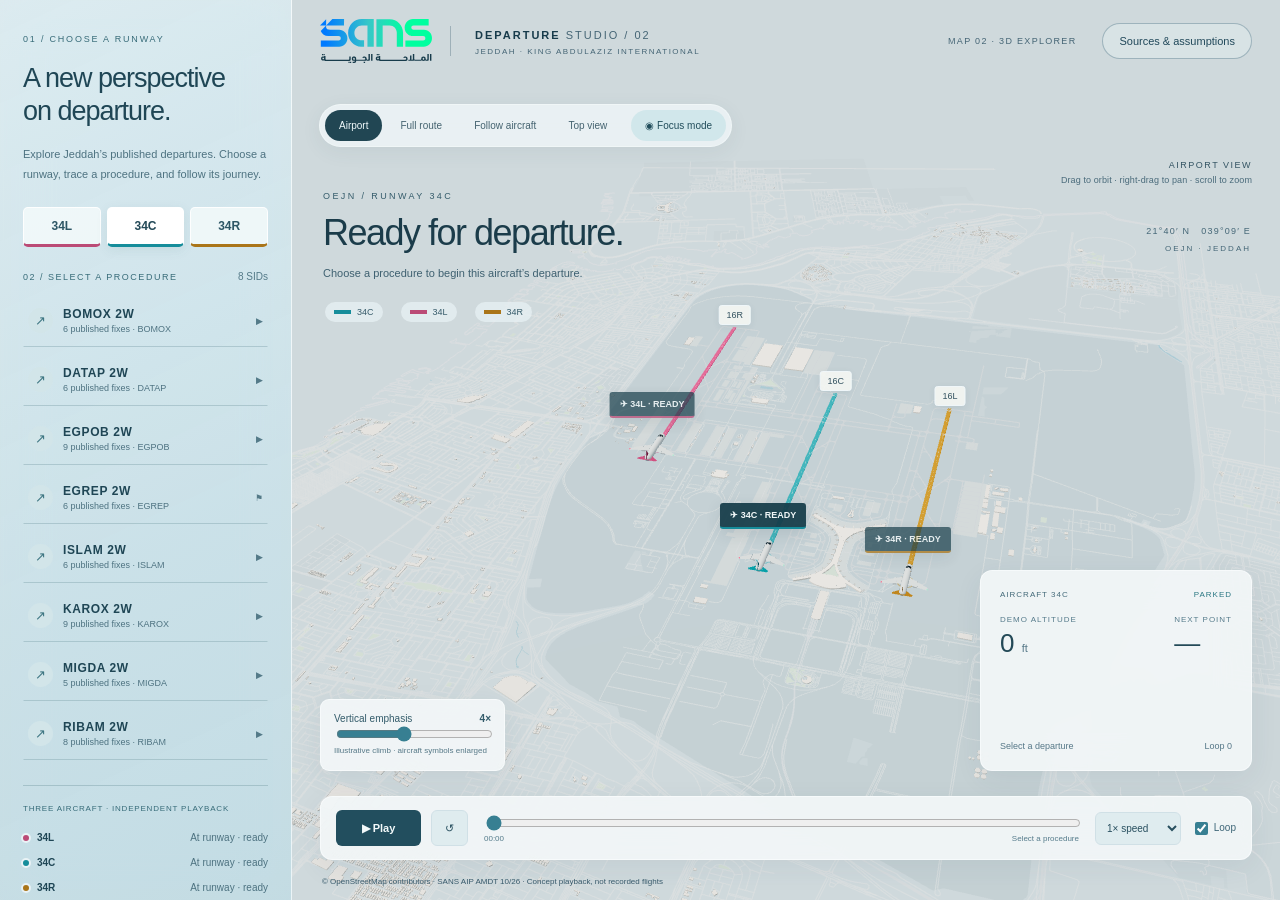
==== map-2/index.html @ 443c0d89 "feat: add OEJN maps, dataset and Pages deployment Co-Authored-By: Claude Sonnet 5.5 <noreply@anthrop" ====
<!doctype html><html lang="en"><head><meta charset="utf-8"><meta name="viewport" content="width=device-width,initial-scale=1"><title>OEJN — Departure Studio</title><link rel="stylesheet" href="studio.css?v=7"><script type="importmap">{"imports":{"three":"./vendor/three.module.js"}}</script></head>
<body>
<main><aside class="sidebar"><div class="section-head"><small>01 / CHOOSE A RUNWAY</small><h1>A new perspective<br>on departure.</h1><p>Explore Jeddah’s published departures. Choose a runway, trace a procedure, and follow its journey.</p></div><div id="runways" class="runways" role="tablist" aria-label="Runway"></div><div class="procedure-heading"><small>02 / SELECT A PROCEDURE</small><span id="count">8 SIDs</span></div><div id="procedures" class="procedures"></div><div class="fleet"><div class="procedure-heading"><small>THREE AIRCRAFT · INDEPENDENT PLAYBACK</small></div><div id="fleet"></div><button id="pause-all" class="text-button">Pause all aircraft</button></div><div class="sidebar-note"><span class="dot"></span> Published fixes · illustrative flight motion</div></aside>
<section id="viewport" aria-label="Interactive 3D airport and departure map"><header><div class="brand"><img class="sans-logo" src="sans-logo-light.svg" alt="SANS — Saudi Air Navigation Services"><div><b>DEPARTURE <span>STUDIO / 02</span></b><small>JEDDAH · KING ABDULAZIZ INTERNATIONAL</small></div></div><div class="header-right"><span class="pill">MAP 02 · 3D EXPLORER</span><button id="sources">Sources & assumptions</button></div></header><div id="canvas-host"></div><div id="labels"></div><div class="view-controls"><button id="airport" class="active">Airport</button><button id="route-view">Full route</button><button id="follow">Follow aircraft</button><button id="top-view">Top view</button><button id="focus" title="Close orbit with presentation captions">◉ Focus mode</button></div><div class="focus-tools"><label>ORBIT <select id="focus-subject" aria-label="Focus orbit subject"><option value="aircraft">Aircraft</option><option value="airport">Airport</option></select></label><button id="edit-caption">Edit caption</button><button id="exit-focus">Exit focus ↗ <kbd>Esc</kbd></button></div><div class="focus-caption"><small id="focus-eyebrow">JEDDAH / DEPARTURE STUDY</small><h2 id="focus-title">The next horizon.</h2><p id="focus-copy">A closer look at the journey.</p><span id="focus-progress"></span></div><div class="map-coordinate">21°40′ N &nbsp; 039°09′ E <span>OEJN · JEDDAH</span></div><div class="view-guide"><span id="camera-mode">AIRPORT VIEW</span><small>Drag to orbit · right-drag to pan · scroll to zoom</small></div><div class="scene-title"><small id="runway-caption">OEJN / THREE RUNWAYS</small><h2 id="route-caption">Ready for departure.</h2><p id="route-description">Three aircraft at their runway thresholds.<br>Select a procedure to begin.</p></div><div class="legend"><span><i style="background:#168d9b"></i>34C</span><span><i style="background:#bb4b76"></i>34L</span><span><i style="background:#aa7519"></i>34R</span></div><div id="loading">Preparing airport geometry…</div><div class="altitude-control"><label for="height">Vertical emphasis <b id="height-label">4×</b></label><input id="height" type="range" min="1" max="8" step="1" value="4"><small>Illustrative climb · aircraft symbols enlarged</small></div><div class="flight-card"><div class="card-heading"><span id="flight-id">AIRCRAFT 34C</span><b id="phase">PARKED</b></div><div class="card-metrics"><div><small>DEMO ALTITUDE</small><strong id="altitude">0 <em>ft</em></strong></div><div><small>NEXT POINT</small><strong id="next-point">—</strong></div></div><svg id="profile" viewBox="0 0 300 70" aria-label="Illustrative altitude profile"></svg><div class="card-foot"><span id="fix-progress">Select a departure</span><span id="loop-count">Loop 0</span></div></div><div class="transport"><button id="play" class="primary" aria-label="Play or pause selected aircraft">▶ Play</button><button id="restart" aria-label="Restart selected aircraft">↺</button><div class="timeline"><input id="scrub" type="range" min="0" max="1000" value="0" aria-label="Flight progress"><div><span id="elapsed">00:00</span><span id="duration">Select a procedure</span></div></div><select id="speed" aria-label="Animation speed"><option value="0.5">0.5× speed</option><option value="1" selected>1× speed</option><option value="2">2× speed</option><option value="4">4× speed</option></select><label class="loop-toggle"><input id="loop" type="checkbox" checked> Loop</label></div><div class="attribution">© OpenStreetMap contributors · SANS AIP AMDT 10/26 · Concept playback, not recorded flights</div><div id="tooltip"></div></section></main>
<dialog id="caption-dialog"><button id="close-caption" class="close" aria-label="Close caption editor">×</button><small>PRESENTATION CAPTION</small><h2>Tell the departure story.</h2><p>The procedure name updates automatically. Add your own headline and supporting words, or leave these blank to use the live flight captions.</p><label class="caption-field">Headline<input id="caption-title-input" maxlength="72" placeholder="Use procedure name"></label><label class="caption-field">Supporting words<textarea id="caption-copy-input" maxlength="180" rows="3" placeholder="Use live departure description"></textarea></label><button id="save-caption">Apply caption</button><button id="reset-caption">Use live captions</button></dialog><dialog id="source-dialog"><button id="close-sources" class="close" aria-label="Close sources">×</button><small>DATA & INTERPRETATION</small><h2>What you are looking at</h2><p>The ground features come from Map 1's GeoPackage. Runway thresholds and width references come from SANS AIP AD 2.12. All 24 SID sequences and 50 fix coordinates were transcribed from the six retained AIP tabulation pages dated 17 September 2026.</p><h3>Published vs illustrated</h3><p>Fix positions, leg order and displayed restrictions are published data. The runway roll point, take-off position, climb between fixes, animation speed and aircraft are illustrative. Straight connectors visit the fixes but do not reconstruct CF/TF path behaviour, fly-over turns, ATC vectors or aircraft dynamics.</p><p>Ground is flat. Buildings use actual footprints with illustrative 12 m / 20 m heights; no surveyed terrain or building elevations are claimed. Vertical emphasis changes the display, not the altitude readout. Flight levels retain their original labels; nominal hundreds of feet are used for the animation without a weather-dependent conversion.</p><h3>Source issues retained</h3><p>MIGDA 3X: JN274 is absent from the 34L coordinate list; its coordinate is cross-referenced from the same-amendment 34C/34R lists. EGREP 2W: leg table and routing text disagree on the location of the 13,000 ft upper restriction; the displayed restriction follows the leg table.</p><div id="source-links"></div><p class="muted">This is an exploration prototype. No surveillance, clearance, fuel, noise or operational decision system is connected.</p></dialog>
<script type="module" src="studio.js?v=8"></script></body></html>
---- map-2/studio.css ----
:root{color-scheme:dark;--bg:#08141d;--panel:#101f2a;--border:#253a47;--muted:#859ca9;--ink:#e9f0f3;--accent:#50e1df}*{box-sizing:border-box}body{margin:0;background:var(--bg);color:var(--ink);font:14px 'Segoe UI',Arial,sans-serif;overflow:hidden}button,input,select{font:inherit}button,select{border:1px solid var(--border);background:#142632;color:#bdced8;border-radius:7px;padding:9px 13px;cursor:pointer}button:hover{background:#223e4d;color:white}button:focus-visible,input:focus-visible,select:focus-visible{outline:2px solid var(--accent);outline-offset:3px}header{height:76px;display:flex;align-items:center;justify-content:space-between;padding:0 27px;border-bottom:1px solid var(--border);background:#0c1a24}.brand{display:flex;gap:13px;align-items:center}.brand-icon{font-size:28px;border:1px solid #355361;border-radius:50%;width:39px;height:39px;text-align:center;color:var(--accent)}.brand b{font-size:12px;letter-spacing:2px}.brand b span{font-weight:400;color:#8fa9b5}.brand small{display:block;font-size:9px;letter-spacing:1.7px;color:#708d9c;margin-top:5px}.header-right{display:flex;align-items:center;gap:24px}.header-right button{font-size:11px;background:transparent}.pill{font-size:10px;letter-spacing:1.3px;color:#7da4b4}main{height:calc(100vh - 76px);display:grid;grid-template-columns:302px 1fr}.sidebar{border-right:1px solid var(--border);padding:26px 22px 10px;background:#0d1c27;overflow-y:auto;scrollbar-width:thin;scrollbar-color:#284552 transparent}.section-head small,.procedure-heading small{font-size:9px;letter-spacing:1.5px;color:#7f9dab}.section-head h1{font-size:27px;line-height:1.18;letter-spacing:-.7px;font-weight:550;margin:15px 0}.section-head p{font-size:11px;line-height:1.7;color:#8fa7b4;margin:0 0 23px}.runways{display:flex;gap:6px;margin-bottom:24px}.runway-tab{flex:1;padding:11px 4px;font-weight:650;font-size:12px;border-bottom:3px solid var(--runway)}.runway-tab.active{background:#253a46;color:var(--runway)}.procedure-heading{display:flex;justify-content:space-between;align-items:center;margin-bottom:12px}.procedure-heading span{font-size:10px;color:#667f8e}.procedures{display:flex;flex-direction:column;gap:6px}.procedure{display:flex;align-items:center;text-align:left;gap:10px;width:100%;background:#11232f;border-color:#203745;padding:10px 12px}.procedure:hover,.procedure.active{border-color:var(--accent);background:#183542}.procedure .arrow{color:var(--accent);font-size:16px}.procedure .copy{flex:1}.procedure b{display:block;font-size:12px;letter-spacing:.7px}.procedure small{font-size:9px;color:#7797a8;display:block;margin-top:3px}.procedure .tag{font-size:9px;color:#a5c0cc}.procedure .warning-dot{color:#efbd64}.fleet{margin-top:25px;border-top:1px solid var(--border);padding-top:18px}.fleet .procedure-heading small{font-size:8px;letter-spacing:.8px}.fleet-row{display:flex;gap:8px;align-items:center;font-size:10px;padding:7px 0}.fleet-row i{width:6px;height:6px;background:var(--runway);border-radius:50%}.fleet-row span{color:#7995a3;margin-left:auto;max-width:155px;text-align:right}.text-button{font-size:10px;border:0;background:none;padding:10px 0;color:#a2bdca}.sidebar-note{font-size:9px;color:#667f8d;border-top:1px solid var(--border);padding:12px 0;margin-top:5px;display:flex;align-items:center;gap:7px}.dot{background:#54c4b3;width:5px;height:5px;border-radius:50%}#viewport{position:relative;overflow:hidden;background:#08141d}#canvas-host,#labels{position:absolute;inset:0}#canvas-host canvas{display:block;width:100%;height:100%;touch-action:none}#labels{pointer-events:none;overflow:hidden}.world-label{position:absolute;transform:translate(-50%,-100%);white-space:nowrap;color:#d6e7ed;font-size:10px;text-shadow:0 2px 5px #000;background:#091823c9;border:1px solid #345160;padding:4px 7px;border-radius:4px}.world-label.aircraft{font-size:10px;font-weight:650;border-color:var(--label-color);color:var(--label-color);padding:6px 9px}.world-label.fix{font-size:9px;color:#adc4cf;background:#0b1c28be;border:0}.view-controls{position:absolute;top:19px;left:22px;display:flex;gap:5px}.view-controls button{font-size:10px;background:#0e2431df;border-radius:5px;padding:9px 12px}.view-controls button.active{color:var(--accent);border-color:#3c7c84}.view-guide{position:absolute;top:22px;right:23px;text-align:right;font-size:9px;letter-spacing:1px;color:#89a3b0}.view-guide small{display:block;font-size:8px;color:#557484;letter-spacing:.1px;margin-top:5px}.scene-title{position:absolute;left:24px;top:86px;pointer-events:none}.scene-title small{font-size:9px;color:var(--accent);letter-spacing:1.8px}.scene-title h2{font-size:31px;font-weight:500;letter-spacing:-.8px;margin:9px 0}.scene-title p{font-size:11px;line-height:1.65;max-width:430px;color:#89a5b4;margin:0}.legend{position:absolute;top:183px;left:25px;display:flex;gap:18px;font-size:9px;color:#a6bbc5;pointer-events:none}.legend i{display:inline-block;width:17px;height:2px;margin:0 6px 3px 0}.altitude-control{position:absolute;bottom:118px;left:24px;width:185px;background:#0c1e29dc;border:1px solid #243d4b;border-radius:7px;padding:13px}.altitude-control label{font-size:10px;display:flex;justify-content:space-between;color:#a3bcc8}.altitude-control small{font-size:8px;line-height:1.5;color:#637e8e;display:block}input[type=range]{width:100%;accent-color:var(--accent);height:16px;cursor:pointer}.flight-card{position:absolute;bottom:118px;right:22px;width:300px;background:#0d2130eb;border:1px solid #2b4658;border-radius:9px;padding:17px;backdrop-filter:blur(12px)}.card-heading{display:flex;justify-content:space-between;font-size:9px;letter-spacing:1px;color:#93aebe}.card-heading b{font-size:8px;color:var(--accent);font-weight:500}.card-metrics{display:flex;justify-content:space-between;margin:20px 0 12px}.card-metrics small{font-size:8px;color:#628497;letter-spacing:1px;display:block}.card-metrics strong{font-size:23px;font-weight:500;display:block;margin-top:4px}.card-metrics em{font-size:11px;font-style:normal;color:#7896a6}#profile{width:100%;height:65px;display:block}.card-foot{display:flex;justify-content:space-between;font-size:9px;color:#6c8e9f;margin-top:9px}.transport{position:absolute;bottom:36px;left:22px;right:22px;background:#0d2030ee;border:1px solid #2b4556;padding:13px 17px;border-radius:10px;display:flex;align-items:center;gap:10px;backdrop-filter:blur(12px)}.transport button{height:36px;font-size:11px}.transport .primary{background:var(--accent);color:#09222b;border:0;font-weight:650;width:85px}.timeline{flex:1;min-width:60px;padding:0 6px}.timeline div{display:flex;justify-content:space-between;font-size:8px;color:#7091a3}.transport select{font-size:10px;padding:9px 7px}.loop-toggle{white-space:nowrap;font-size:10px;color:#91adbd}.loop-toggle input{accent-color:var(--accent);vertical-align:middle}.attribution{position:absolute;bottom:12px;left:24px;font-size:8px;color:#587384}#loading{position:absolute;inset:0;background:#08141df5;z-index:10;display:flex;align-items:center;justify-content:center;font-size:18px;color:#9cc6d4}#loading.error{padding:40px;line-height:1.7;color:#f8b69d}#tooltip{position:absolute;display:none;background:#183241;border:1px solid #547386;padding:13px;border-radius:6px;max-width:300px;z-index:12;pointer-events:none;font-size:11px;line-height:1.6}#tooltip b{display:block;font-size:15px;color:#dceef4}dialog{color:#c2d4df;background:#102430;border:1px solid #375464;border-radius:12px;padding:35px;max-width:650px;max-height:85vh;overflow:auto}dialog::backdrop{background:#020910b8;backdrop-filter:blur(4px)}dialog small{letter-spacing:2px;color:var(--accent);font-size:10px}dialog h2{font-size:27px;font-weight:500}dialog h3{font-size:14px;color:#e2eef3}dialog p{font-size:12px;line-height:1.75;color:#90aebd}dialog a{color:#7bd3df;font-size:11px;display:inline-block;padding:6px 12px 6px 0}.close{float:right;border:0;background:none;font-size:23px}.muted{color:#5c7d8d}@media(max-height:800px){.section-head h1{font-size:23px;margin:10px 0}.section-head p{margin-bottom:14px}.sidebar{padding-top:18px}.runways{margin-bottom:17px}.procedure{padding:7px 10px}.fleet{margin-top:16px}.flight-card{bottom:115px}.scene-title h2{font-size:27px}}@media(max-width:1050px){main{grid-template-columns:250px 1fr}.sidebar{padding:20px 15px}.view-guide small{display:none}.view-guide{top:65px}.flight-card{width:245px}.altitude-control{width:150px}.legend{top:190px}.transport{gap:5px;padding:10px}.header-right .pill{display:none}}@media(max-width:760px){body{overflow:auto}header{padding:0 12px}main{grid-template-columns:190px 1fr;min-width:740px;height:850px}.brand b{font-size:10px}.header-right button{font-size:9px}.sidebar{padding:15px 10px}.section-head h1{font-size:20px}.scene-title p{max-width:270px}.altitude-control{bottom:330px}.view-controls{left:12px;gap:3px}.view-controls button{padding:8px;font-size:9px}}
@media(max-width:760px){body{overflow:hidden}main{min-width:0;grid-template-columns:180px minmax(0,1fr);height:calc(100dvh - 76px)}.scene-title{left:15px}.legend{left:15px;top:205px}.view-controls{flex-wrap:wrap;right:10px}.flight-card{right:12px}.transport{left:12px;right:12px;flex-wrap:wrap}.timeline{min-width:95px}.attribution{left:12px;right:12px}.altitude-control{left:12px}}
@media(max-width:600px){main{grid-template-columns:minmax(0,1fr);grid-template-rows:280px minmax(0,1fr)}.sidebar{border-right:0;border-bottom:1px solid var(--border)}.section-head h1{font-size:20px;margin:5px 0}.section-head p{margin-bottom:8px}.runways{margin-bottom:10px}.procedures{display:grid;grid-template-columns:1fr 1fr}.brand-icon,.brand small{display:none}.brand b{font-size:9px}.header-right button{padding:8px}.scene-title h2{font-size:23px}.scene-title p{font-size:10px;max-width:260px}.view-guide{top:62px}.altitude-control{bottom:345px}.flight-card{bottom:145px}.transport{bottom:30px}.attribution{font-size:6px}.legend{top:200px}}
/* MAP 02 — powder blue atlas. Reference background sample: #ADC8D7. */
:root{--bg:#0d2028;--panel:#112b34;--border:#29434d;--muted:#91a9b0;--ink:#ecf2f2;--accent:#50e1df}
header{height:84px;background:#102830;padding:0 30px;border-bottom-color:#30464e}.sans-logo{width:112px;height:48px;object-fit:contain;margin-right:18px}.brand{gap:0}.brand>div{border-left:1px solid #40545a;padding-left:24px}.brand b{font-size:11px;letter-spacing:2px}.brand small{font-size:8px;color:#91aab3;letter-spacing:1.5px}.brand b span{color:#91aab3}.header-right{gap:26px}.header-right button{border-radius:30px;padding:11px 16px;color:#c4d4da}.pill{color:#a6c0c9;font-size:9px}
main{height:calc(100dvh - 84px);grid-template-columns:292px minmax(0,1fr)}.sidebar{background:linear-gradient(155deg,#142f38,#0d232c);padding:29px 23px 14px}.section-head small{color:#80bfc7;letter-spacing:1.8px}.section-head h1{font-size:27px;font-weight:400;line-height:1.22;letter-spacing:-1px;margin:17px 0}.section-head p{font-size:11px;color:#9eb4bc;line-height:1.8}.runway-tab{background:#17333e;border-color:#304b55;border-bottom-color:var(--runway);border-radius:5px}.runway-tab.active{background:#294650}.procedure{background:transparent;border-color:transparent;border-bottom-color:#2b434d;border-radius:0;padding:12px 4px}.procedure:hover,.procedure.active{background:#213e47;border-color:transparent;border-bottom-color:var(--accent);border-radius:4px}.procedure .arrow{width:25px;height:25px;background:#2b4a54;display:grid;place-items:center;border-radius:50%;font-size:13px}.procedure b{font-weight:550;letter-spacing:.6px}.procedure small{color:#95abb5}.procedure .tag{color:#93b2bf}.fleet{margin-top:25px}.fleet-row span{color:#99b2bd}.sidebar-note{color:#93aeb9}.procedure-heading small{color:#a2bbc4}.procedure-heading span{color:#99b4bf}
#viewport{background:#adc8d7;color:#183947}.view-controls{top:23px;left:27px;gap:4px;padding:5px;background:#edf4f6dd;border:1px solid #f4f8fa9c;border-radius:40px;backdrop-filter:blur(18px);box-shadow:0 5px 20px #34566512}.view-controls button{border:0;background:transparent;color:#456370;border-radius:25px;padding:10px 14px;font-size:10px;white-space:nowrap}.view-controls button.active{color:#f0f9fb;background:#214653}.view-controls #focus{color:#214d5b;background:#d1e7eb;margin-left:6px}.view-controls button:hover{background:#c7dde5}.view-guide{top:91px;right:28px;color:#345463;letter-spacing:1.5px}.view-guide small{color:#4a6b7b;font-size:9px}.scene-title{left:31px;top:104px}.scene-title small{color:#355c6b;font-size:9px;letter-spacing:2.4px}.scene-title h2{font-size:36px;color:#1b3c4a;letter-spacing:-1.5px;font-weight:400;margin:10px 0}.scene-title p{color:#3e6070;font-size:11px;max-width:360px}.legend{top:213px;left:33px;color:#375b6a}.legend span{background:#e9f2f5b3;padding:5px 9px;border-radius:20px}.legend i{height:4px;border:1px solid #48657155;margin-bottom:1px}.world-label{text-shadow:none;color:#32515f;background:#f6f8f4df;border:1px solid #eff6f9;box-shadow:0 2px 7px #36576815;font-size:9px;border-radius:3px}.world-label.fix{color:#325361;background:#edf4f6d6}.world-label.aircraft{background:#163c49ee;color:#f1f7f8;font-size:9px;border-width:0 0 2px;padding:7px 10px;box-shadow:0 5px 15px #24435120}
.altitude-control,.flight-card,.transport{background:#f2f7f8eb;border:1px solid #f9fcfdc9;box-shadow:0 8px 28px #284b5e12;backdrop-filter:blur(16px);color:#234754}.altitude-control{border-radius:9px;bottom:129px;left:28px}.altitude-control label{color:#335b6a}.altitude-control small{color:#567887}.flight-card{right:28px;bottom:129px;width:272px;border-radius:12px;padding:19px}.card-heading{color:#446a79;font-size:8px}.card-heading b{color:#2b7783}.card-metrics{margin:16px 0 8px}.card-metrics small{color:#567b8b}.card-metrics strong{color:#234957;font-size:26px;font-weight:400}.card-metrics em,.card-foot{color:#557787}.transport{left:28px;right:28px;bottom:40px;border-radius:12px;padding:13px 15px}.transport button,.transport select{background:#dfecef;color:#284f5f;border-color:#d0e0e6;border-radius:6px}.transport .primary{background:#224e5e;color:#f3f9fa}.timeline div{color:#557b8b}.loop-toggle{color:#3d6576}#viewport input{accent-color:#377f92}.attribution{bottom:14px;left:30px;color:#37596a;font-size:8px}.map-coordinate{position:absolute;right:29px;top:153px;font-size:9px;color:#456777;letter-spacing:1.2px;text-align:right;pointer-events:none}.map-coordinate span{display:block;margin-top:8px;font-size:8px;letter-spacing:2px}#loading{background:#adc8d7;color:#214857}#tooltip{background:#f2f7f9;color:#325e70;border-color:#fff;box-shadow:0 12px 30px #304e6625}#tooltip b{color:#1c4152}
.focus-tools,.focus-caption{display:none}.focus-mode main{grid-template-columns:minmax(0,1fr)}.focus-mode .sidebar{display:none}.focus-mode header{height:76px}.focus-mode main{height:calc(100dvh - 76px)}.focus-mode .scene-title,.focus-mode .legend,.focus-mode .view-guide,.focus-mode .view-controls,.focus-mode .altitude-control,.focus-mode .map-coordinate{display:none}.focus-mode .focus-tools{display:flex;position:absolute;top:28px;right:32px;align-items:center;gap:10px;z-index:3}.focus-tools label{font-size:9px;letter-spacing:1.4px;color:#365b6d}.focus-tools button,.focus-tools select{background:#eff6f7dd;color:#2f5667;border:1px solid #f5fafb;border-radius:30px;font-size:10px;padding:10px 14px}.focus-tools select{margin-left:5px}.focus-tools kbd{margin-left:7px;color:#6b8795;font-size:9px}.focus-mode .focus-caption{display:block;position:absolute;top:50px;left:52px;max-width:min(620px,55%);pointer-events:none}.focus-caption small{font-size:10px;color:#355d6e;letter-spacing:2.5px}.focus-caption h2{font-size:clamp(32px,4vw,64px);line-height:1.04;letter-spacing:-2.8px;font-weight:450;color:#1b4051;margin:17px 0;text-wrap:balance;overflow-wrap:anywhere}.focus-caption p{font-size:15px;line-height:1.65;color:#355d70;max-width:430px;text-wrap:pretty;white-space:pre-line}.focus-caption>span{display:block;font-size:9px;letter-spacing:1.5px;color:#3b6577;margin-top:23px}.focus-mode .flight-card{width:240px;bottom:141px;right:32px}.focus-mode .transport{left:32px;right:32px;bottom:44px}.focus-mode .attribution{left:34px}.caption-field{display:block;color:#c8dce2;font-size:12px;margin:20px 0}.caption-field input,.caption-field textarea{display:block;width:100%;background:#183743;color:#f0f7f8;border:1px solid #405d69;padding:12px;margin-top:9px;border-radius:6px;font:inherit;resize:vertical}#save-caption{background:#89d1d4;color:#12333e;margin-right:10px}#reset-caption{background:transparent;font-size:11px}dialog{background:#102e39}button{transition:background .18s,border-color .18s}
@media(min-width:1500px){main{grid-template-columns:315px minmax(0,1fr)}.sidebar{padding:34px 27px}.procedure{padding:14px 4px}.section-head h1{font-size:30px}.scene-title{top:114px}.scene-title h2{font-size:42px}.legend{top:229px}}
@media(max-height:850px){.sidebar{padding-top:20px}.section-head h1{font-size:24px;margin:12px 0}.section-head p{margin-bottom:18px}.procedure{padding:8px 4px}.fleet{margin-top:18px}.flight-card{bottom:123px}.focus-mode .flight-card #profile{height:34px}}
@media(max-width:1150px){main{grid-template-columns:248px minmax(0,1fr)}.sidebar{padding:22px 16px}.view-controls{left:20px}.view-controls button{padding:9px 10px}.view-guide{top:88px}.scene-title{top:114px;left:24px}.scene-title h2{font-size:31px}.map-coordinate{display:none}.legend{top:219px;left:25px}.flight-card{width:230px}.altitude-control{width:155px}.focus-mode .focus-caption{left:32px;top:80px}.focus-mode .focus-tools{top:24px}}
@media(max-width:760px){header{height:72px;padding:0 15px}.sans-logo{width:80px;height:42px;margin-right:12px}.brand>div{padding-left:12px}.brand b{font-size:9px;letter-spacing:1px}.brand small{display:none}main{height:calc(100dvh - 72px);grid-template-columns:195px minmax(0,1fr)}.sidebar{padding:16px 12px}.section-head h1{font-size:22px}.view-controls{left:12px;right:12px;top:14px;flex-wrap:wrap;border-radius:12px}.view-controls button{font-size:9px;padding:8px 10px}.scene-title{top:134px;left:16px}.scene-title p{max-width:250px}.legend{display:none}.view-guide{display:none}.flight-card{width:190px;right:12px;bottom:145px}.altitude-control{display:none}.transport{left:12px;right:12px;bottom:38px}.attribution{left:13px;font-size:7px}.focus-mode .focus-caption{max-width:80%;top:90px;left:24px}.focus-caption h2{font-size:40px;letter-spacing:-1.7px}.focus-caption p{font-size:12px}.focus-mode .focus-tools{right:16px;left:16px;justify-content:flex-end;gap:5px}.focus-tools button,.focus-tools select{padding:9px;font-size:9px}.focus-tools label{font-size:8px}.focus-mode .flight-card{display:none}.focus-mode .transport{left:16px;right:16px}.focus-mode .attribution{left:18px}.focus-caption>span{font-size:8px;max-width:260px;line-height:1.7}}
@media(max-width:600px){main{grid-template-columns:1fr;grid-template-rows:240px minmax(0,1fr)}.sidebar{border-bottom:1px solid #405967}.section-head h1{font-size:20px;margin:6px 0}.section-head p{display:none}.section-head small{font-size:8px}.runways{margin:10px 0}.procedures{gap:0 10px}.procedure{padding:8px 4px}.fleet,.sidebar-note{display:none}.scene-title{top:111px}.scene-title h2{font-size:26px}.scene-title p{max-width:230px;font-size:10px}.flight-card{display:none}.focus-mode main{grid-template-rows:minmax(0,1fr)}.focus-caption h2{font-size:38px}.focus-caption small{font-size:8px}.header-right button{font-size:8px;padding:8px 10px}}
@media(prefers-reduced-motion:reduce){button{transition:none}}

/* Light frame: retain all header information and let the map color carry it. */
body{background:#adc8d7}
header{background:#adc8d7;color:#203e4d;border:0;box-shadow:none}
.brand>div{border-left:1px solid #55748366}
.brand b{color:#173b4b}
.brand b span,.brand small,.pill{color:#456575}
.header-right button{color:#20485a;border-color:#63849480;background:#e8f3f45e}
.header-right button:hover{color:#173e4d;background:#f5faf8a8}
main{background:#adc8d7}
.sidebar{color:#244757;background:linear-gradient(155deg,#eff8f8b8,#dbeceeaf 60%,#cfe4e7ae);border-right:1px solid #ffffffa6;box-shadow:12px 0 30px #52768712;backdrop-filter:blur(24px) saturate(125%);scrollbar-color:#7fa6ad transparent}
.section-head small,.procedure-heading small{color:#386c79}
.section-head h1,.procedure b,.fleet-row b{color:#1f4655}
.section-head p,.procedure small,.fleet-row span,.sidebar-note,.text-button{color:#4d7280}
.procedure-heading span,.procedure .tag{color:#547a88}
.runway-tab{background:#f5fbfbc9;color:#2d5665;border-color:#ffffffdc;border-bottom-color:var(--runway)}
.runway-tab.active{background:#ffffff;color:#234957;box-shadow:0 3px 12px #355c6e18}
.procedure{border-bottom-color:#86a7af77}
.procedure:hover,.procedure.active{background:#ffffffa8;border-bottom-color:var(--accent)}
.procedure .arrow{background:#d2e5e9;color:#3c7581}
.fleet,.sidebar-note{border-top-color:#87a9b188}
.dot{background:#268c87}
.fleet-row i{box-shadow:0 0 0 2px #ffffff9c}
.legend i{height:4px;border:0;opacity:1}
.world-label.aircraft{border-bottom-color:var(--label-color)}
@media(max-width:600px){.sidebar{border-bottom:1px solid #ffffffbb}}

/* Keep the full map behind the masthead; the logo and references sit on the scene. */
main{height:100dvh}
#viewport>header{position:absolute;z-index:4;top:0;left:0;right:0;height:82px;padding:0 28px;background:transparent;border:0;box-shadow:none;pointer-events:none}
#viewport>header .brand,#viewport>header .header-right{pointer-events:auto}
#viewport>header .sans-logo{width:112px;height:52px}
#viewport .view-controls{top:104px}
#viewport .view-guide{top:160px}
#viewport .scene-title{top:186px}
#viewport .legend{top:302px}
#viewport .map-coordinate{top:226px}
.focus-mode main{height:100dvh}
.focus-mode #viewport>header{height:76px}
.focus-mode #viewport .focus-tools{top:102px}
.focus-mode #viewport .focus-caption{top:166px}
@media(max-width:1150px){#viewport .view-controls{top:100px}#viewport .scene-title{top:181px}#viewport .legend{top:294px}}
@media(max-width:760px){#viewport>header{height:70px;padding:0 14px}#viewport>header .sans-logo{width:82px;height:43px}#viewport .view-controls{top:78px}#viewport .scene-title{top:171px}#viewport .view-guide{display:none}.focus-mode #viewport .focus-tools{top:86px}.focus-mode #viewport .focus-caption{top:152px}}
@media(max-width:600px){#viewport>header{height:64px}#viewport .view-controls{top:67px}#viewport .scene-title{top:159px}.focus-mode #viewport .focus-caption{top:150px}}
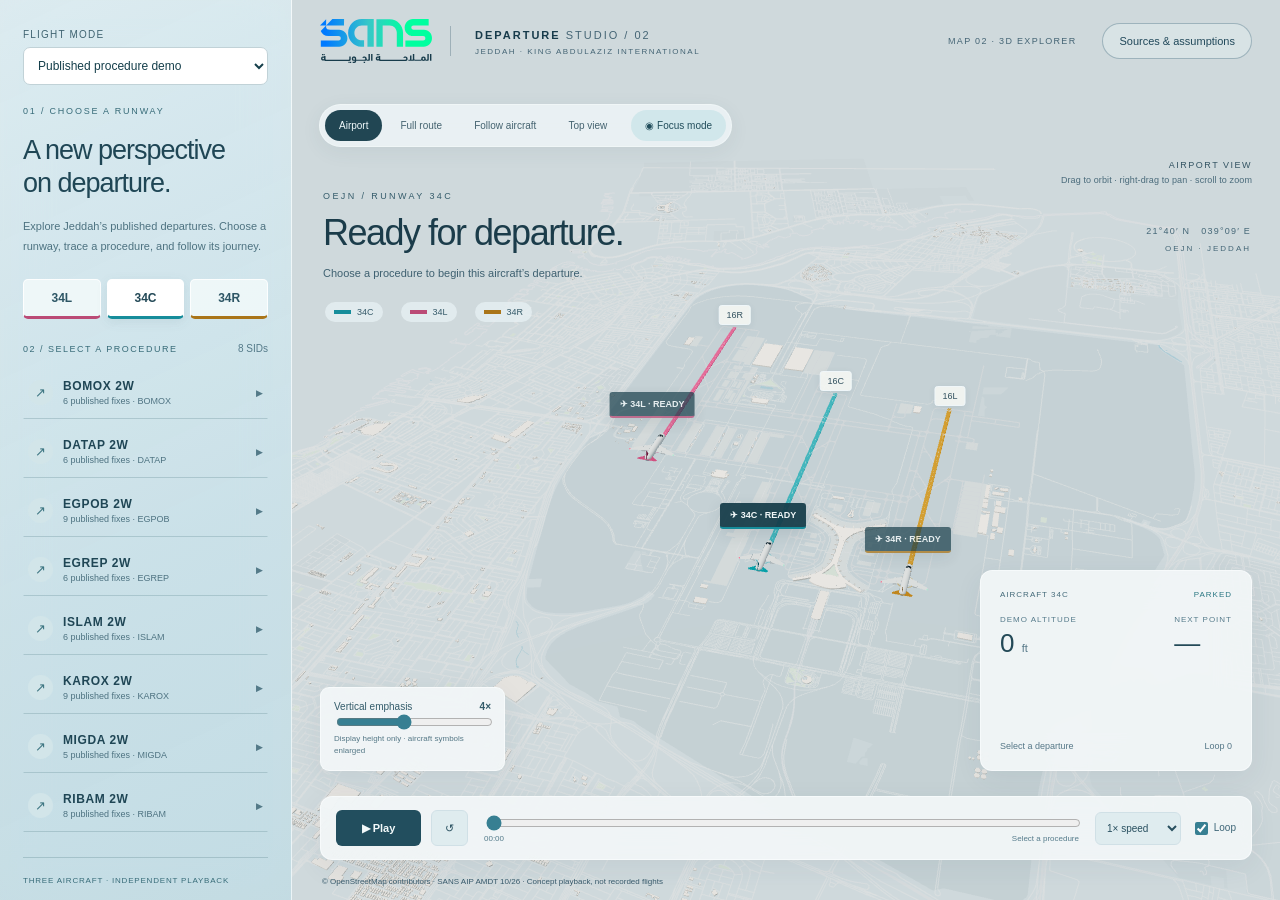
==== commit 6661d302: "Integrate A2 observed flights with the OEJN departure viewer" ====
--- a/map-2/index.html
+++ b/map-2/index.html
@@ -1,8 +1,8 @@
-<!doctype html><html lang="en"><head><meta charset="utf-8"><meta name="viewport" content="width=device-width,initial-scale=1"><title>OEJN — Departure Studio</title><link rel="stylesheet" href="studio.css?v=7"><script type="importmap">{"imports":{"three":"./vendor/three.module.js"}}</script></head>
+<!doctype html><html lang="en"><head><meta charset="utf-8"><meta name="viewport" content="width=device-width,initial-scale=1"><title>OEJN — Departure Studio</title><link rel="stylesheet" href="studio.css?v=7"><link rel="stylesheet" href="observed.css"><script type="importmap">{"imports":{"three":"./vendor/three.module.js"}}</script></head>
 <body>
 <main><aside class="sidebar"><div class="section-head"><small>01 / CHOOSE A RUNWAY</small><h1>A new perspective<br>on departure.</h1><p>Explore Jeddah’s published departures. Choose a runway, trace a procedure, and follow its journey.</p></div><div id="runways" class="runways" role="tablist" aria-label="Runway"></div><div class="procedure-heading"><small>02 / SELECT A PROCEDURE</small><span id="count">8 SIDs</span></div><div id="procedures" class="procedures"></div><div class="fleet"><div class="procedure-heading"><small>THREE AIRCRAFT · INDEPENDENT PLAYBACK</small></div><div id="fleet"></div><button id="pause-all" class="text-button">Pause all aircraft</button></div><div class="sidebar-note"><span class="dot"></span> Published fixes · illustrative flight motion</div></aside>
-<section id="viewport" aria-label="Interactive 3D airport and departure map"><header><div class="brand"><img class="sans-logo" src="sans-logo-light.svg" alt="SANS — Saudi Air Navigation Services"><div><b>DEPARTURE <span>STUDIO / 02</span></b><small>JEDDAH · KING ABDULAZIZ INTERNATIONAL</small></div></div><div class="header-right"><span class="pill">MAP 02 · 3D EXPLORER</span><button id="sources">Sources & assumptions</button></div></header><div id="canvas-host"></div><div id="labels"></div><div class="view-controls"><button id="airport" class="active">Airport</button><button id="route-view">Full route</button><button id="follow">Follow aircraft</button><button id="top-view">Top view</button><button id="focus" title="Close orbit with presentation captions">◉ Focus mode</button></div><div class="focus-tools"><label>ORBIT <select id="focus-subject" aria-label="Focus orbit subject"><option value="aircraft">Aircraft</option><option value="airport">Airport</option></select></label><button id="edit-caption">Edit caption</button><button id="exit-focus">Exit focus ↗ <kbd>Esc</kbd></button></div><div class="focus-caption"><small id="focus-eyebrow">JEDDAH / DEPARTURE STUDY</small><h2 id="focus-title">The next horizon.</h2><p id="focus-copy">A closer look at the journey.</p><span id="focus-progress"></span></div><div class="map-coordinate">21°40′ N &nbsp; 039°09′ E <span>OEJN · JEDDAH</span></div><div class="view-guide"><span id="camera-mode">AIRPORT VIEW</span><small>Drag to orbit · right-drag to pan · scroll to zoom</small></div><div class="scene-title"><small id="runway-caption">OEJN / THREE RUNWAYS</small><h2 id="route-caption">Ready for departure.</h2><p id="route-description">Three aircraft at their runway thresholds.<br>Select a procedure to begin.</p></div><div class="legend"><span><i style="background:#168d9b"></i>34C</span><span><i style="background:#bb4b76"></i>34L</span><span><i style="background:#aa7519"></i>34R</span></div><div id="loading">Preparing airport geometry…</div><div class="altitude-control"><label for="height">Vertical emphasis <b id="height-label">4×</b></label><input id="height" type="range" min="1" max="8" step="1" value="4"><small>Illustrative climb · aircraft symbols enlarged</small></div><div class="flight-card"><div class="card-heading"><span id="flight-id">AIRCRAFT 34C</span><b id="phase">PARKED</b></div><div class="card-metrics"><div><small>DEMO ALTITUDE</small><strong id="altitude">0 <em>ft</em></strong></div><div><small>NEXT POINT</small><strong id="next-point">—</strong></div></div><svg id="profile" viewBox="0 0 300 70" aria-label="Illustrative altitude profile"></svg><div class="card-foot"><span id="fix-progress">Select a departure</span><span id="loop-count">Loop 0</span></div></div><div class="transport"><button id="play" class="primary" aria-label="Play or pause selected aircraft">▶ Play</button><button id="restart" aria-label="Restart selected aircraft">↺</button><div class="timeline"><input id="scrub" type="range" min="0" max="1000" value="0" aria-label="Flight progress"><div><span id="elapsed">00:00</span><span id="duration">Select a procedure</span></div></div><select id="speed" aria-label="Animation speed"><option value="0.5">0.5× speed</option><option value="1" selected>1× speed</option><option value="2">2× speed</option><option value="4">4× speed</option></select><label class="loop-toggle"><input id="loop" type="checkbox" checked> Loop</label></div><div class="attribution">© OpenStreetMap contributors · SANS AIP AMDT 10/26 · Concept playback, not recorded flights</div><div id="tooltip"></div></section></main>
-<dialog id="caption-dialog"><button id="close-caption" class="close" aria-label="Close caption editor">×</button><small>PRESENTATION CAPTION</small><h2>Tell the departure story.</h2><p>The procedure name updates automatically. Add your own headline and supporting words, or leave these blank to use the live flight captions.</p><label class="caption-field">Headline<input id="caption-title-input" maxlength="72" placeholder="Use procedure name"></label><label class="caption-field">Supporting words<textarea id="caption-copy-input" maxlength="180" rows="3" placeholder="Use live departure description"></textarea></label><button id="save-caption">Apply caption</button><button id="reset-caption">Use live captions</button></dialog><dialog id="source-dialog"><button id="close-sources" class="close" aria-label="Close sources">×</button><small>DATA & INTERPRETATION</small><h2>What you are looking at</h2><p>The ground features come from Map 1's GeoPackage. Runway thresholds and width references come from SANS AIP AD 2.12. All 24 SID sequences and 50 fix coordinates were transcribed from the six retained AIP tabulation pages dated 17 September 2026.</p><h3>Published vs illustrated</h3><p>Fix positions, leg order and displayed restrictions are published data. The runway roll point, take-off position, climb between fixes, animation speed and aircraft are illustrative. Straight connectors visit the fixes but do not reconstruct CF/TF path behaviour, fly-over turns, ATC vectors or aircraft dynamics.</p><p>Ground is flat. Buildings use actual footprints with illustrative 12 m / 20 m heights; no surveyed terrain or building elevations are claimed. Vertical emphasis changes the display, not the altitude readout. Flight levels retain their original labels; nominal hundreds of feet are used for the animation without a weather-dependent conversion.</p><h3>Source issues retained</h3><p>MIGDA 3X: JN274 is absent from the 34L coordinate list; its coordinate is cross-referenced from the same-amendment 34C/34R lists. EGREP 2W: leg table and routing text disagree on the location of the 13,000 ft upper restriction; the displayed restriction follows the leg table.</p><div id="source-links"></div><p class="muted">This is an exploration prototype. No surveillance, clearance, fuel, noise or operational decision system is connected.</p></dialog>
+<section id="viewport" aria-label="Interactive 3D airport and departure map"><header><div class="brand"><img class="sans-logo" src="sans-logo-light.svg" alt="SANS — Saudi Air Navigation Services"><div><b>DEPARTURE <span>STUDIO / 02</span></b><small>JEDDAH · KING ABDULAZIZ INTERNATIONAL</small></div></div><div class="header-right"><span class="pill">MAP 02 · 3D EXPLORER</span><button id="sources">Sources & assumptions</button></div></header><div id="canvas-host"></div><div id="labels"></div><div class="view-controls"><button id="airport" class="active">Airport</button><button id="route-view">Full route</button><button id="follow">Follow aircraft</button><button id="top-view">Top view</button><button id="focus" title="Close orbit with presentation captions">◉ Focus mode</button></div><div class="focus-tools"><label>ORBIT <select id="focus-subject" aria-label="Focus orbit subject"><option value="aircraft">Aircraft</option><option value="airport">Airport</option></select></label><button id="edit-caption">Edit caption</button><button id="exit-focus">Exit focus ↗ <kbd>Esc</kbd></button></div><div class="focus-caption"><small id="focus-eyebrow">JEDDAH / DEPARTURE STUDY</small><h2 id="focus-title">The next horizon.</h2><p id="focus-copy">A closer look at the journey.</p><span id="focus-progress"></span></div><div class="map-coordinate">21°40′ N &nbsp; 039°09′ E <span>OEJN · JEDDAH</span></div><div class="view-guide"><span id="camera-mode">AIRPORT VIEW</span><small>Drag to orbit · right-drag to pan · scroll to zoom</small></div><div class="scene-title"><small id="runway-caption">OEJN / THREE RUNWAYS</small><h2 id="route-caption">Ready for departure.</h2><p id="route-description">Three aircraft at their runway thresholds.<br>Select a procedure to begin.</p></div><div class="legend"><span><i style="background:#168d9b"></i>34C</span><span><i style="background:#bb4b76"></i>34L</span><span><i style="background:#aa7519"></i>34R</span></div><div id="loading">Preparing airport geometry…</div><div class="altitude-control"><label for="height">Vertical emphasis <b id="height-label">4×</b></label><input id="height" type="range" min="1" max="8" step="1" value="4"><small>Display height only · aircraft symbols enlarged</small></div><div class="flight-card"><div class="card-heading"><span id="flight-id">AIRCRAFT 34C</span><b id="phase">PARKED</b></div><div class="card-metrics"><div><small>DEMO ALTITUDE</small><strong id="altitude">0 <em>ft</em></strong></div><div><small>NEXT POINT</small><strong id="next-point">—</strong></div></div><svg id="profile" viewBox="0 0 300 70" aria-label="Illustrative altitude profile"></svg><div class="card-foot"><span id="fix-progress">Select a departure</span><span id="loop-count">Loop 0</span></div></div><div class="transport"><button id="play" class="primary" aria-label="Play or pause selected aircraft">▶ Play</button><button id="restart" aria-label="Restart selected aircraft">↺</button><div class="timeline"><input id="scrub" type="range" min="0" max="1000" value="0" aria-label="Flight progress"><div><span id="elapsed">00:00</span><span id="duration">Select a procedure</span></div></div><select id="speed" aria-label="Animation speed"><option value="0.5">0.5× speed</option><option value="1" selected>1× speed</option><option value="2">2× speed</option><option value="4">4× speed</option></select><label class="loop-toggle"><input id="loop" type="checkbox" checked> Loop</label></div><div class="attribution">© OpenStreetMap contributors · SANS AIP AMDT 10/26 · Concept playback, not recorded flights</div><div id="tooltip"></div></section></main>
+<dialog id="caption-dialog"><button id="close-caption" class="close" aria-label="Close caption editor">×</button><small>PRESENTATION CAPTION</small><h2>Tell the departure story.</h2><p>The procedure name updates automatically. Add your own headline and supporting words, or leave these blank to use the live flight captions.</p><label class="caption-field">Headline<input id="caption-title-input" maxlength="72" placeholder="Use procedure name"></label><label class="caption-field">Supporting words<textarea id="caption-copy-input" maxlength="180" rows="3" placeholder="Use live departure description"></textarea></label><button id="save-caption">Apply caption</button><button id="reset-caption">Use live captions</button></dialog><dialog id="source-dialog"><button id="close-sources" class="close" aria-label="Close sources">×</button><small>DATA & INTERPRETATION</small><h2>What you are looking at</h2><p>The ground features come from Map 1's GeoPackage. Runway thresholds and width references come from SANS AIP AD 2.12. All 24 SID sequences and 50 fix coordinates were transcribed from the six retained AIP tabulation pages dated 17 September 2026.</p><h3>Published vs illustrated</h3><p>Fix positions, leg order and displayed restrictions are published data. The runway roll point, take-off position, climb between fixes, animation speed and aircraft are illustrative. Straight connectors visit the fixes but do not reconstruct CF/TF path behaviour, fly-over turns, ATC vectors or aircraft dynamics.</p><p>Ground is flat. Buildings use actual footprints with illustrative 12 m / 20 m heights; no surveyed terrain or building elevations are claimed. Vertical emphasis changes the display, not the altitude readout. Flight levels retain their original labels; nominal hundreds of feet are used for the animation without a weather-dependent conversion.</p><h3>Source issues retained</h3><p>MIGDA 3X: JN274 is absent from the 34L coordinate list; its coordinate is cross-referenced from the same-amendment 34C/34R lists. EGREP 2W: the canonical A1 reference places the 13,000 ft upper restriction at JN520. The earlier map transcription has been corrected.</p><div id="source-links"></div><p class="muted">This is an exploration prototype. Local recorded-flight playback uses Wingbits observations when available. SID scores describe geometric agreement, not assigned clearances. Fuel, noise and capacity models are not connected.</p></dialog>
 <script type="module" src="studio.js?v=8"></script></body></html>
 
 
--- a/map-2/observed.css
+++ b/map-2/observed.css
@@ -0,0 +1,7 @@
+.observed-mode{display:block;font-size:10px;letter-spacing:.12em;color:#416572;margin-bottom:16px}.observed-mode select{display:block;width:100%;margin-top:7px;padding:10px;background:#fff;border:1px solid #c1d2d7;border-radius:7px;color:#153f4b;font:inherit;font-size:12px;letter-spacing:0}.observed-panel{padding:0 24px 30px;color:#254957}.observed-panel[hidden],.observed-labels[hidden]{display:none}.observed-panel h2{font-size:22px;margin:0 0 9px}.observed-intro,.observed-notice{font-size:12px;line-height:1.6}.observed-notice{border-left:3px solid #168d9b;padding:8px 10px;background:#eaf3f4}.observed-notice.error{border-color:#a54440}.observed-filters{display:flex;gap:9px}.observed-filters label{font-size:11px;flex:1}.observed-panel select{background:white;border:1px solid #b5c9ce;border-radius:5px;padding:8px;width:100%;color:#204552;margin:5px 0 12px}.observed-flights{font-size:11px;line-height:1.7;min-height:150px}.observed-time{display:block;font-variant-numeric:tabular-nums;font-size:18px;margin:12px 0}.observed-panel input[type=range]{width:100%;accent-color:#168d9b}.observed-transport{display:flex;gap:5px;margin:10px 0}.observed-transport button{border:1px solid #b5c9ce;background:#f4f9fa;border-radius:5px;padding:8px;color:#254957;font-size:11px;cursor:pointer}.observed-overlay{display:flex;align-items:center;gap:8px;font-size:12px;line-height:1.4}.observed-detail{font-size:12px;line-height:1.6;border-top:1px solid #bfd1d6;margin-top:16px}.observed-detail ol{padding-left:18px}.observed-mode-active .sidebar>.runways,.observed-mode-active .sidebar>.procedure-heading,.observed-mode-active .sidebar>#procedures,.observed-mode-active .sidebar>.fleet,.observed-mode-active .sidebar>.sidebar-note{display:none}.observed-mode-active .flight-card,.observed-mode-active .transport,.observed-mode-active .scene-title,.observed-mode-active .focus-tools,.observed-mode-active .focus-caption{display:none}.observed-mode-active .sidebar{overflow-y:auto}.observed-labels{position:absolute;inset:0;pointer-events:none}.observed-aircraft-label{position:absolute;padding:4px 7px;background:#fffffff0;color:#204552;border-radius:4px;white-space:nowrap;font-size:11px;transform:translate(-50%,-100%);box-shadow:0 2px 7px #153f4b20}.observed-mode-active .attribution{max-width:50%;font-size:10px}@media(max-width:760px){.observed-panel{padding:0 15px 20px}.observed-flights{min-height:100px}.observed-mode-active .sidebar{max-height:48vh}}
+
+.observed-mode-active .section-head>small,.observed-mode-active .section-head>h1,.observed-mode-active .section-head>p,.observed-mode-active #route-view,.observed-mode-active #follow,.observed-mode-active #focus{display:none}.observed-panel{padding:0 0 24px}.observed-panel h2{margin-top:16px}.observed-mode-active .section-head{margin-bottom:8px}.observed-panel button:disabled,.observed-panel select:disabled{opacity:.55;cursor:default}
+
+.observed-fit{width:100%;padding:8px;background:#e7f1f3;color:#254957;border:1px solid #b5c9ce;border-radius:5px;font-size:11px;margin-bottom:5px}
+
+.observed-filters{display:grid;grid-template-columns:minmax(0,1fr) minmax(0,1fr)}.observed-filters label:last-child{grid-column:1/-1}
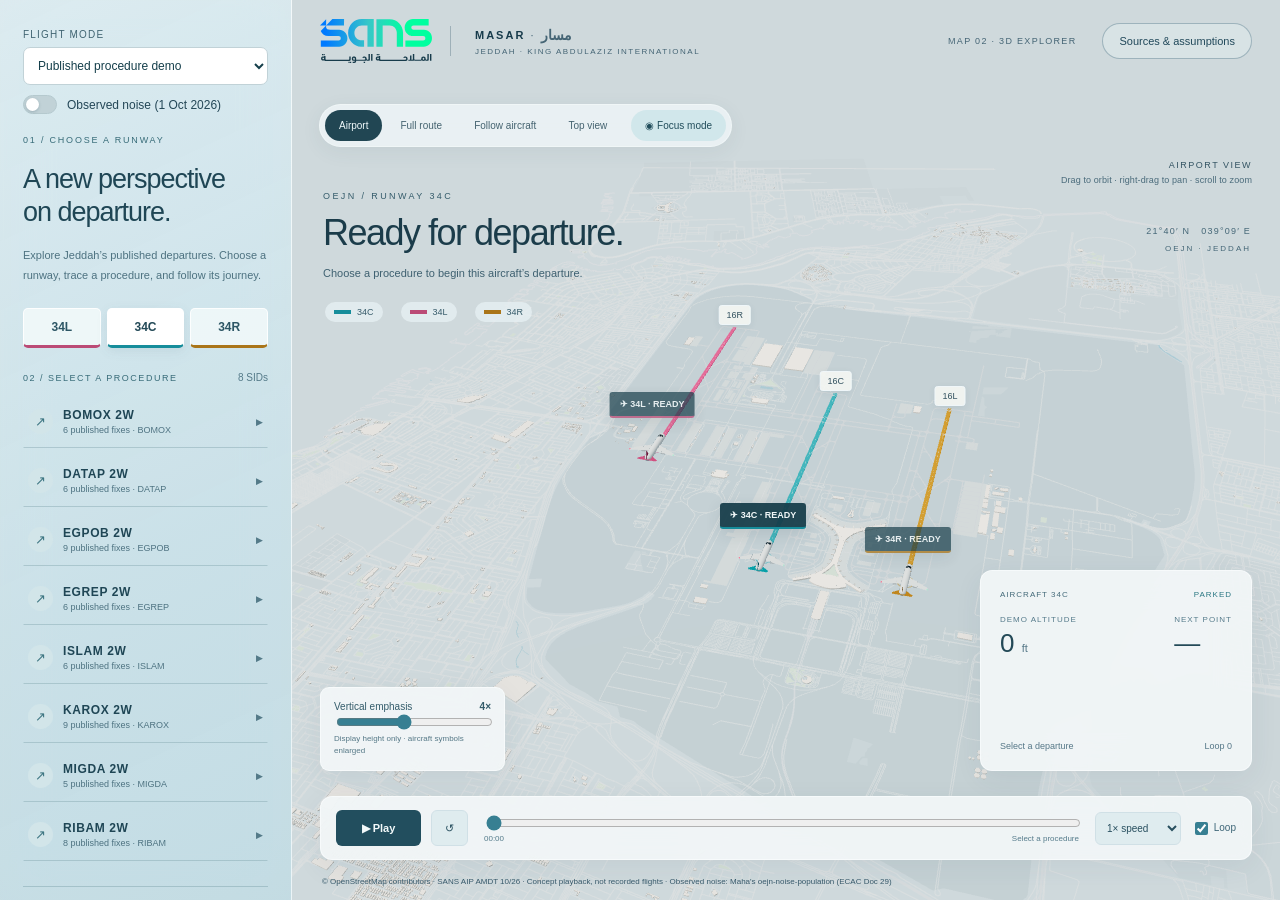
==== commit 6e4acac0: "feat(map-2): add observed-noise toggle and rename the site to Masar Map 2 becomes the single Masar d" ====
--- a/map-2/index.html
+++ b/map-2/index.html
@@ -1,9 +1,9 @@
-<!doctype html><html lang="en"><head><meta charset="utf-8"><meta name="viewport" content="width=device-width,initial-scale=1"><title>OEJN — Departure Studio</title><link rel="stylesheet" href="studio.css?v=7"><link rel="stylesheet" href="observed.css"><script type="importmap">{"imports":{"three":"./vendor/three.module.js"}}</script></head>
+<!doctype html><html lang="en"><head><meta charset="utf-8"><meta name="viewport" content="width=device-width,initial-scale=1"><title>Masar · مسار</title><link rel="stylesheet" href="studio.css?v=7"><link rel="stylesheet" href="observed.css"><link rel="stylesheet" href="scenario.css?v=3"><link rel="stylesheet" href="noise-layer.css?v=1"><script type="importmap">{"imports":{"three":"./vendor/three.module.js"}}</script></head>
 <body>
 <main><aside class="sidebar"><div class="section-head"><small>01 / CHOOSE A RUNWAY</small><h1>A new perspective<br>on departure.</h1><p>Explore Jeddah’s published departures. Choose a runway, trace a procedure, and follow its journey.</p></div><div id="runways" class="runways" role="tablist" aria-label="Runway"></div><div class="procedure-heading"><small>02 / SELECT A PROCEDURE</small><span id="count">8 SIDs</span></div><div id="procedures" class="procedures"></div><div class="fleet"><div class="procedure-heading"><small>THREE AIRCRAFT · INDEPENDENT PLAYBACK</small></div><div id="fleet"></div><button id="pause-all" class="text-button">Pause all aircraft</button></div><div class="sidebar-note"><span class="dot"></span> Published fixes · illustrative flight motion</div></aside>
-<section id="viewport" aria-label="Interactive 3D airport and departure map"><header><div class="brand"><img class="sans-logo" src="sans-logo-light.svg" alt="SANS — Saudi Air Navigation Services"><div><b>DEPARTURE <span>STUDIO / 02</span></b><small>JEDDAH · KING ABDULAZIZ INTERNATIONAL</small></div></div><div class="header-right"><span class="pill">MAP 02 · 3D EXPLORER</span><button id="sources">Sources & assumptions</button></div></header><div id="canvas-host"></div><div id="labels"></div><div class="view-controls"><button id="airport" class="active">Airport</button><button id="route-view">Full route</button><button id="follow">Follow aircraft</button><button id="top-view">Top view</button><button id="focus" title="Close orbit with presentation captions">◉ Focus mode</button></div><div class="focus-tools"><label>ORBIT <select id="focus-subject" aria-label="Focus orbit subject"><option value="aircraft">Aircraft</option><option value="airport">Airport</option></select></label><button id="edit-caption">Edit caption</button><button id="exit-focus">Exit focus ↗ <kbd>Esc</kbd></button></div><div class="focus-caption"><small id="focus-eyebrow">JEDDAH / DEPARTURE STUDY</small><h2 id="focus-title">The next horizon.</h2><p id="focus-copy">A closer look at the journey.</p><span id="focus-progress"></span></div><div class="map-coordinate">21°40′ N &nbsp; 039°09′ E <span>OEJN · JEDDAH</span></div><div class="view-guide"><span id="camera-mode">AIRPORT VIEW</span><small>Drag to orbit · right-drag to pan · scroll to zoom</small></div><div class="scene-title"><small id="runway-caption">OEJN / THREE RUNWAYS</small><h2 id="route-caption">Ready for departure.</h2><p id="route-description">Three aircraft at their runway thresholds.<br>Select a procedure to begin.</p></div><div class="legend"><span><i style="background:#168d9b"></i>34C</span><span><i style="background:#bb4b76"></i>34L</span><span><i style="background:#aa7519"></i>34R</span></div><div id="loading">Preparing airport geometry…</div><div class="altitude-control"><label for="height">Vertical emphasis <b id="height-label">4×</b></label><input id="height" type="range" min="1" max="8" step="1" value="4"><small>Display height only · aircraft symbols enlarged</small></div><div class="flight-card"><div class="card-heading"><span id="flight-id">AIRCRAFT 34C</span><b id="phase">PARKED</b></div><div class="card-metrics"><div><small>DEMO ALTITUDE</small><strong id="altitude">0 <em>ft</em></strong></div><div><small>NEXT POINT</small><strong id="next-point">—</strong></div></div><svg id="profile" viewBox="0 0 300 70" aria-label="Illustrative altitude profile"></svg><div class="card-foot"><span id="fix-progress">Select a departure</span><span id="loop-count">Loop 0</span></div></div><div class="transport"><button id="play" class="primary" aria-label="Play or pause selected aircraft">▶ Play</button><button id="restart" aria-label="Restart selected aircraft">↺</button><div class="timeline"><input id="scrub" type="range" min="0" max="1000" value="0" aria-label="Flight progress"><div><span id="elapsed">00:00</span><span id="duration">Select a procedure</span></div></div><select id="speed" aria-label="Animation speed"><option value="0.5">0.5× speed</option><option value="1" selected>1× speed</option><option value="2">2× speed</option><option value="4">4× speed</option></select><label class="loop-toggle"><input id="loop" type="checkbox" checked> Loop</label></div><div class="attribution">© OpenStreetMap contributors · SANS AIP AMDT 10/26 · Concept playback, not recorded flights</div><div id="tooltip"></div></section></main>
-<dialog id="caption-dialog"><button id="close-caption" class="close" aria-label="Close caption editor">×</button><small>PRESENTATION CAPTION</small><h2>Tell the departure story.</h2><p>The procedure name updates automatically. Add your own headline and supporting words, or leave these blank to use the live flight captions.</p><label class="caption-field">Headline<input id="caption-title-input" maxlength="72" placeholder="Use procedure name"></label><label class="caption-field">Supporting words<textarea id="caption-copy-input" maxlength="180" rows="3" placeholder="Use live departure description"></textarea></label><button id="save-caption">Apply caption</button><button id="reset-caption">Use live captions</button></dialog><dialog id="source-dialog"><button id="close-sources" class="close" aria-label="Close sources">×</button><small>DATA & INTERPRETATION</small><h2>What you are looking at</h2><p>The ground features come from Map 1's GeoPackage. Runway thresholds and width references come from SANS AIP AD 2.12. All 24 SID sequences and 50 fix coordinates were transcribed from the six retained AIP tabulation pages dated 17 September 2026.</p><h3>Published vs illustrated</h3><p>Fix positions, leg order and displayed restrictions are published data. The runway roll point, take-off position, climb between fixes, animation speed and aircraft are illustrative. Straight connectors visit the fixes but do not reconstruct CF/TF path behaviour, fly-over turns, ATC vectors or aircraft dynamics.</p><p>Ground is flat. Buildings use actual footprints with illustrative 12 m / 20 m heights; no surveyed terrain or building elevations are claimed. Vertical emphasis changes the display, not the altitude readout. Flight levels retain their original labels; nominal hundreds of feet are used for the animation without a weather-dependent conversion.</p><h3>Source issues retained</h3><p>MIGDA 3X: JN274 is absent from the 34L coordinate list; its coordinate is cross-referenced from the same-amendment 34C/34R lists. EGREP 2W: the canonical A1 reference places the 13,000 ft upper restriction at JN520. The earlier map transcription has been corrected.</p><div id="source-links"></div><p class="muted">This is an exploration prototype. Local recorded-flight playback uses Wingbits observations when available. SID scores describe geometric agreement, not assigned clearances. Fuel, noise and capacity models are not connected.</p></dialog>
-<script type="module" src="studio.js?v=8"></script></body></html>
+<section id="viewport" aria-label="Interactive 3D airport and departure map"><header><div class="brand"><img class="sans-logo" src="sans-logo-light.svg" alt="SANS — Saudi Air Navigation Services"><div><b>MASAR <span>· <span class="brand-ar" lang="ar" dir="rtl">مسار</span></span></b><small>JEDDAH · KING ABDULAZIZ INTERNATIONAL</small></div></div><div class="header-right"><span class="pill">MAP 02 · 3D EXPLORER</span><button id="sources">Sources & assumptions</button></div></header><div id="canvas-host"></div><div id="labels"></div><div class="view-controls"><button id="airport" class="active">Airport</button><button id="route-view">Full route</button><button id="follow">Follow aircraft</button><button id="top-view">Top view</button><button id="focus" title="Close orbit with presentation captions">◉ Focus mode</button></div><div class="focus-tools"><label>ORBIT <select id="focus-subject" aria-label="Focus orbit subject"><option value="aircraft">Aircraft</option><option value="airport">Airport</option></select></label><button id="edit-caption">Edit caption</button><button id="exit-focus">Exit focus ↗ <kbd>Esc</kbd></button></div><div class="focus-caption"><small id="focus-eyebrow">JEDDAH / DEPARTURE STUDY</small><h2 id="focus-title">The next horizon.</h2><p id="focus-copy">A closer look at the journey.</p><span id="focus-progress"></span></div><div class="map-coordinate">21°40′ N &nbsp; 039°09′ E <span>OEJN · JEDDAH</span></div><div class="view-guide"><span id="camera-mode">AIRPORT VIEW</span><small>Drag to orbit · right-drag to pan · scroll to zoom</small></div><div class="scene-title"><small id="runway-caption">OEJN / THREE RUNWAYS</small><h2 id="route-caption">Ready for departure.</h2><p id="route-description">Three aircraft at their runway thresholds.<br>Select a procedure to begin.</p></div><div class="legend"><span><i style="background:#168d9b"></i>34C</span><span><i style="background:#bb4b76"></i>34L</span><span><i style="background:#aa7519"></i>34R</span></div><div id="loading">Preparing airport geometry…</div><div class="altitude-control"><label for="height">Vertical emphasis <b id="height-label">4×</b></label><input id="height" type="range" min="1" max="8" step="1" value="4"><small>Display height only · aircraft symbols enlarged</small></div><div class="flight-card"><div class="card-heading"><span id="flight-id">AIRCRAFT 34C</span><b id="phase">PARKED</b></div><div class="card-metrics"><div><small>DEMO ALTITUDE</small><strong id="altitude">0 <em>ft</em></strong></div><div><small>NEXT POINT</small><strong id="next-point">—</strong></div></div><svg id="profile" viewBox="0 0 300 70" aria-label="Illustrative altitude profile"></svg><div class="card-foot"><span id="fix-progress">Select a departure</span><span id="loop-count">Loop 0</span></div></div><div class="transport"><button id="play" class="primary" aria-label="Play or pause selected aircraft">▶ Play</button><button id="restart" aria-label="Restart selected aircraft">↺</button><div class="timeline"><input id="scrub" type="range" min="0" max="1000" value="0" aria-label="Flight progress"><div><span id="elapsed">00:00</span><span id="duration">Select a procedure</span></div></div><select id="speed" aria-label="Animation speed"><option value="0.5">0.5× speed</option><option value="1" selected>1× speed</option><option value="2">2× speed</option><option value="4">4× speed</option></select><label class="loop-toggle"><input id="loop" type="checkbox" checked> Loop</label></div><div class="attribution"><span id="attribution-text">© OpenStreetMap contributors · SANS AIP AMDT 10/26 · Concept playback, not recorded flights</span><span class="attribution-noise"> · Observed noise: Maha's oejn-noise-population (ECAC Doc 29)</span></div><div id="tooltip"></div></section></main>
+<dialog id="caption-dialog"><button id="close-caption" class="close" aria-label="Close caption editor">×</button><small>PRESENTATION CAPTION</small><h2>Tell the departure story.</h2><p>The procedure name updates automatically. Add your own headline and supporting words, or leave these blank to use the live flight captions.</p><label class="caption-field">Headline<input id="caption-title-input" maxlength="72" placeholder="Use procedure name"></label><label class="caption-field">Supporting words<textarea id="caption-copy-input" maxlength="180" rows="3" placeholder="Use live departure description"></textarea></label><button id="save-caption">Apply caption</button><button id="reset-caption">Use live captions</button></dialog><dialog id="source-dialog"><button id="close-sources" class="close" aria-label="Close sources">×</button><small>DATA & INTERPRETATION</small><h2>What you are looking at</h2><p>The ground features come from Map 1's GeoPackage. Runway thresholds and width references come from SANS AIP AD 2.12. All 24 SID sequences and 50 fix coordinates were transcribed from the six retained AIP tabulation pages dated 17 September 2026.</p><h3>Published vs illustrated</h3><p>Fix positions, leg order and displayed restrictions are published data. The runway roll point, take-off position, climb between fixes, animation speed and aircraft are illustrative. Straight connectors visit the fixes but do not reconstruct CF/TF path behaviour, fly-over turns, ATC vectors or aircraft dynamics.</p><p>Ground is flat. Buildings use actual footprints with illustrative 12 m / 20 m heights; no surveyed terrain or building elevations are claimed. Vertical emphasis changes the display, not the altitude readout. Flight levels retain their original labels; nominal hundreds of feet are used for the animation without a weather-dependent conversion.</p><h3>Source issues retained</h3><p>MIGDA 3X: JN274 is absent from the 34L coordinate list; its coordinate is cross-referenced from the same-amendment 34C/34R lists. EGREP 2W: the canonical A1 reference places the 13,000 ft upper restriction at JN520. The earlier map transcription has been corrected.</p><h3>Scenario (what-if) mode</h3><p>Scenario mode shows simulated departures on published SIDs. Every number in it is modelled, none is measured. The noise and population model is Maha's <a href="https://github.com/M40aha/oejn-noise-population" target="_blank" rel="noopener">oejn-noise-population</a> (ECAC Doc 29, WorldPop). Fuel comes from OpenAP, with Hala's <a href="https://github.com/Hala-Alali/OEJN_Aircraft_Fuel_Weather" target="_blank" rel="noopener">fuel and weather work</a> as a reference. Recorded-flight mode uses Khalid's A2 pipeline, and the procedures come from the A1 dataset (SANS AIP AMDT 10/26).</p><h3>Observed noise (1 Oct 2026)</h3><p>The optional Observed noise layer shows Lden, Lnight and N70 calculated from the departures observed on 1 October 2026, using ECAC Doc 29 and Maha's noise model (<a href="https://github.com/M40aha/oejn-noise-population" target="_blank" rel="noopener">github.com/M40aha/oejn-noise-population</a>). Only aggregated grids and statistics are used, with no flight tracks. Aircraft groups with fewer than 3 flights are not shown.</p><div id="source-links"></div><p class="muted">This is an exploration prototype. Local recorded-flight playback uses Wingbits observations when available. SID scores describe geometric agreement, not assigned clearances. Fuel and capacity models are not connected in the demo and recorded modes. Modelled fuel and noise appear only in Scenario mode. The separate Observed noise layer is calculated from the 1 October 2026 departures and is not linked to the playback.</p></dialog>
+<script type="module" src="studio.js?v=13"></script></body></html>
 
 
 
--- a/map-2/studio.css
+++ b/map-2/studio.css
@@ -59,3 +59,7 @@
 @media(max-width:760px){#viewport>header{height:70px;padding:0 14px}#viewport>header .sans-logo{width:82px;height:43px}#viewport .view-controls{top:78px}#viewport .scene-title{top:171px}#viewport .view-guide{display:none}.focus-mode #viewport .focus-tools{top:86px}.focus-mode #viewport .focus-caption{top:152px}}
 @media(max-width:600px){#viewport>header{height:64px}#viewport .view-controls{top:67px}#viewport .scene-title{top:159px}.focus-mode #viewport .focus-caption{top:150px}}
 
+
+/* Masar brand: Arabic must not take Latin letter-spacing (it would break the joins) */
+.brand b .brand-ar{letter-spacing:0;font-family:'Segoe UI',Tahoma,Arial,sans-serif;font-size:1.25em;font-weight:600;line-height:1;vertical-align:-1px;unicode-bidi:isolate}
+.attribution-noise{white-space:nowrap}
--- a/map-2/observed.css
+++ b/map-2/observed.css
@@ -5,3 +5,10 @@
 .observed-fit{width:100%;padding:8px;background:#e7f1f3;color:#254957;border:1px solid #b5c9ce;border-radius:5px;font-size:11px;margin-bottom:5px}
 
 .observed-filters{display:grid;grid-template-columns:minmax(0,1fr) minmax(0,1fr)}.observed-filters label:last-child{grid-column:1/-1}
+
+.observed-fuel{margin-top:.6rem;padding:.5rem .6rem;border-radius:8px;background:rgba(245,158,11,.10);border:1px solid rgba(245,158,11,.35)}
+.observed-fuel h4{margin:0 0 .3rem;font-size:.8rem;color:#f59e0b}
+.observed-fuel p{margin:.2rem 0}
+.observed-fuel-bar{height:6px;border-radius:3px;background:rgba(255,255,255,.12);overflow:hidden;margin:.35rem 0}
+.observed-fuel-bar span{display:block;height:100%;background:#f59e0b}
+.observed-fuel-note{opacity:.7;font-size:.75rem}
--- a/map-2/scenario.css
+++ b/map-2/scenario.css
@@ -0,0 +1,22 @@
+.scenario-panel{padding:0 0 24px;color:#254957}.scenario-panel[hidden],.scenario-labels[hidden],.scenario-legend[hidden],.scenario-card[hidden],.scenario-notice[hidden]{display:none}
+.scenario-panel h2{font-size:22px;margin:16px 0 9px}.scenario-intro,.scenario-notice{font-size:12px;line-height:1.6;margin:0 0 12px}.scenario-notice{border-left:3px solid #168d9b;padding:8px 10px;background:#eaf3f4}.scenario-notice.error{border-color:#a54440}
+.scenario-field{margin-bottom:12px}.scenario-label{display:block;font-size:10px;letter-spacing:.12em;text-transform:uppercase;color:#386c79;margin-bottom:6px}.scenario-label b{color:#234957;letter-spacing:0;font-size:12px}
+.scenario-panel select{background:white;border:1px solid #b5c9ce;border-radius:5px;padding:8px;width:100%;color:#204552}.scenario-panel input[type=range]{width:100%;accent-color:#168d9b}
+.scenario-runways,.scenario-seg{display:flex;gap:6px}.scenario-seg button{flex:1;padding:9px 4px;font-size:12px;font-weight:600;background:#f5fbfbc9;color:#2d5665;border:1px solid #b5c9ce;border-radius:5px}.scenario-seg button:hover{background:#fff}.scenario-seg button.active{background:#fff;color:#234957;border-color:#168d9b;box-shadow:0 3px 12px #355c6e18}
+.scenario-block{border-top:1px solid #bfd1d6;margin-top:16px;padding-top:14px}.scenario-block h3{font-size:10px;letter-spacing:.12em;text-transform:uppercase;color:#386c79;font-weight:600;margin:0 0 10px}
+.scenario-tiles{display:grid;grid-template-columns:1fr 1fr;gap:7px;margin-bottom:10px}.scenario-tile{background:#ffffffa8;border:1px solid #ffffffdc;border-radius:7px;padding:9px 10px}.scenario-tile small{display:block;font-size:8px;letter-spacing:.07em;color:#547a88}.scenario-tile strong{display:block;font-size:20px;font-weight:400;color:#234957;margin-top:4px;font-variant-numeric:tabular-nums}.scenario-tile em{font-size:11px;font-style:normal;color:#557787}
+.scenario-noise{display:grid;grid-template-columns:14px 52px 1fr auto;gap:8px;align-items:center;font-size:12px;padding:5px 0}.scenario-noise i{width:14px;height:14px;border-radius:3px;box-shadow:0 0 0 1px #ffffff9c}.scenario-noise em{font-style:normal;color:#234957;font-weight:600}.scenario-noise small,.scenario-places small{font-size:10px;color:#547a88}.scenario-noise b{font-variant-numeric:tabular-nums}
+.scenario-places{list-style:none;margin:0;padding:0}.scenario-places li{padding:6px 0;border-bottom:1px solid #86a7af44;font-size:12px}.scenario-places small{display:block;margin-top:2px}.scenario-ar{font-size:11px;color:#4d7280;margin-left:4px}
+.scenario-block .scenario-intro{margin:2px 0 0}.scenario-notes{margin-top:14px}.scenario-notes p{font-size:11px;line-height:1.55;color:#4d7280;margin:0 0 5px}
+.scenario-assumptions{margin-top:14px;border-top:1px solid #bfd1d6;padding-top:12px;font-size:11px;line-height:1.55;color:#3d6576}.scenario-assumptions summary{cursor:pointer;font-size:10px;letter-spacing:.12em;text-transform:uppercase;color:#386c79;font-weight:600}.scenario-assumptions ul{padding-left:16px;margin:10px 0}.scenario-assumptions li{margin-bottom:5px}.scenario-credit{font-size:10px;line-height:1.6;color:#547a88;margin:8px 0 0}.scenario-credit a{color:#168d9b}
+.scenario-labels{position:absolute;inset:0;pointer-events:none;overflow:hidden}.scenario-place-label{position:absolute;transform:translate(-50%,-100%);white-space:nowrap;color:#32515f;background:#f6f8f4df;border:1px solid #eff6f9;box-shadow:0 2px 7px #36576815;font-size:9px;border-radius:3px;padding:4px 7px}.scenario-place-label::after{content:'';position:absolute;left:50%;bottom:-5px;width:5px;height:5px;margin-left:-2.5px;border-radius:50%;background:#234957}
+.scenario-legend{position:absolute;left:28px;bottom:150px;display:flex;flex-direction:column;gap:5px;background:#f2f7f8eb;border:1px solid #f9fcfdc9;box-shadow:0 8px 28px #284b5e12;backdrop-filter:blur(16px);color:#234754;border-radius:9px;padding:11px 13px;font-size:10px;pointer-events:none}.scenario-legend small{font-size:8px;letter-spacing:.08em;color:#567887;margin-bottom:2px}.scenario-legend span{display:flex;align-items:center;gap:8px}.scenario-legend i{width:16px;height:10px;border-radius:2px}
+.scenario-card{position:absolute;right:28px;bottom:44px;width:340px;background:#f2f7f8eb;border:1px solid #f9fcfdc9;box-shadow:0 8px 28px #284b5e12;backdrop-filter:blur(16px);color:#234754;border-radius:12px;padding:17px}.scenario-card .card-heading{color:#446a79;font-size:8px}.scenario-card .card-heading b{color:#2b7783}.scenario-card-sub{font-size:13px;margin:8px 0 6px;color:#234957}.scenario-profile{width:100%;height:auto;display:block}.scenario-profile .grid{stroke:#86a7af55;stroke-width:.6}.scenario-profile .axis{stroke:#294759;stroke-width:.8}.scenario-profile .limit{stroke:#234957;stroke-width:.9;stroke-dasharray:4 3}.scenario-profile text{font-family:inherit;fill:#456777}.scenario-profile .tick{font-size:7px}.scenario-profile .fixid{font-size:6px;fill:#325361}.scenario-profile .mark{font-size:8px;font-weight:600;fill:#234957}.scenario-card .card-foot{color:#557787}
+.scenario-mode-active .sidebar>.runways,.scenario-mode-active .sidebar>.procedure-heading,.scenario-mode-active .sidebar>#procedures,.scenario-mode-active .sidebar>.fleet,.scenario-mode-active .sidebar>.sidebar-note,.scenario-mode-active .flight-card,.scenario-mode-active .transport,.scenario-mode-active .scene-title,.scenario-mode-active .focus-tools,.scenario-mode-active .focus-caption,.scenario-mode-active .legend,.scenario-mode-active .section-head>small,.scenario-mode-active .section-head>h1,.scenario-mode-active .section-head>p,.scenario-mode-active #route-view,.scenario-mode-active #follow,.scenario-mode-active #focus{display:none}
+.scenario-mode-active .section-head{margin-bottom:8px}.scenario-mode-active .sidebar{overflow-y:auto}.scenario-mode-active .altitude-control{bottom:44px}.scenario-mode-active .attribution{max-width:50%;font-size:10px}
+@media(max-width:1150px){.scenario-card{width:300px}}
+@media(max-width:760px){.scenario-card{width:250px;right:12px;padding:12px}.scenario-card .card-foot{display:none}.scenario-legend{left:12px;bottom:44px}.scenario-panel{padding:0 0 16px}}
+@media(max-width:600px){.scenario-card{display:none}.scenario-legend{bottom:30px}}
+
+/* keep the footer credit readable above the scenario place labels */
+.scenario-mode-active .attribution{z-index:3;background:#e8f1f3d9;border-radius:5px;padding:2px 7px}
--- a/map-2/noise-layer.css
+++ b/map-2/noise-layer.css
@@ -0,0 +1,72 @@
+/* Observed noise layer: toggle in the sidebar, panel top-right under the header, results dialog. Light glass theme of Map 2. */
+.noise-toggle{display:flex;align-items:center;gap:10px;margin:-6px 0 16px;font-size:12px;color:#244757;cursor:pointer;letter-spacing:0;user-select:none}
+.noise-toggle[hidden]{display:none}
+.noise-toggle input{position:absolute;opacity:0;width:1px;height:1px}
+.noise-toggle .noise-switch{position:relative;flex:none;width:34px;height:19px;border-radius:10px;background:#c1d2d7;border:1px solid #b5c9ce;transition:background .15s}
+.noise-toggle .noise-switch::after{content:"";position:absolute;top:2px;left:2px;width:13px;height:13px;border-radius:50%;background:#fff;box-shadow:0 1px 3px #22485a40;transition:transform .15s}
+.noise-toggle input:checked+.noise-switch{background:#168d9b;border-color:#168d9b}
+.noise-toggle input:checked+.noise-switch::after{transform:translateX(15px)}
+.noise-toggle input:focus-visible+.noise-switch{outline:2px solid #168d9b;outline-offset:2px}
+.noise-panel{position:absolute;top:96px;right:22px;width:262px;background:#f2f7f8eb;border:1px solid #f9fcfdc9;border-radius:12px;padding:12px 13px;display:grid;gap:9px;align-content:start;backdrop-filter:blur(16px);z-index:6;font-size:11px;color:#254957;box-shadow:0 8px 28px #284b5e12;overflow-x:hidden;overflow-y:auto;overscroll-behavior:contain;box-sizing:border-box}
+.noise-panel>*{min-width:0}
+.noise-panel[hidden]{display:none}
+.focus-mode .noise-panel{display:none}
+.noise-error{padding:10px 13px;line-height:1.5;border-left:3px solid #a54440}
+.noise-head{display:flex;justify-content:space-between;align-items:center;gap:8px}
+.noise-head small{white-space:nowrap;letter-spacing:.1em;color:#386c79;font-size:9px;font-weight:600}
+.noise-actions{display:flex;gap:6px;align-items:center}
+.noise-seg{display:flex;gap:4px}
+.noise-seg button{flex:1;background:#f5fbfbc9;border:1px solid #b5c9ce;border-radius:5px;color:#2d5665;padding:7px 2px;font-family:inherit;font-weight:600;font-size:10.5px;line-height:1.1;cursor:pointer}
+.noise-seg button:hover{background:#fff}
+.noise-seg button[aria-pressed="true"]{background:#fff;color:#234957;border-color:#168d9b;box-shadow:0 3px 12px #355c6e18}
+.noise-seg button:focus-visible,.noise-panel summary:focus-visible,.noise-more:focus-visible,.noise-min:focus-visible{outline:2px solid #168d9b;outline-offset:1px}
+.noise-body{display:grid;gap:6px}
+.noise-toggles{display:flex;gap:12px;flex-wrap:wrap;font-size:10.5px}
+.noise-toggles label{display:flex;gap:4px;align-items:center;cursor:pointer}
+.noise-toggles input{accent-color:#168d9b}
+.noise-title{font-size:12px;color:#234957;margin-top:2px}
+.noise-grad{width:100%;height:10px;border-radius:2px;display:block}
+.noise-ticks{display:flex;justify-content:space-between;font-size:10px;color:#3d6576}
+.noise-panel details{border-top:1px solid #bfd1d6;padding-top:6px}
+.noise-panel summary{cursor:pointer;font-weight:600;color:#386c79;font-size:10.5px}
+.noise-bands{display:grid;gap:4px;margin-top:6px}
+.noise-bands div{display:grid;grid-template-columns:11px 1fr auto;gap:6px;align-items:center;font-size:10px;line-height:1.25}
+.noise-bands i{width:11px;height:11px;border-radius:2px}
+.noise-bands em{font-style:normal;font-weight:600;color:#234957}
+.noise-foot{color:#547a88;font-size:9.5px;line-height:1.35}
+.noise-more{white-space:nowrap;border:1px solid #168d9b;background:#fff;color:#168d9b;border-radius:6px;padding:5px 9px;font-family:inherit;font-weight:600;font-size:10.5px;line-height:1;cursor:pointer}
+.noise-more:hover{background:#eaf3f4}
+.noise-min{width:26px;height:24px;border:1px solid #b5c9ce;background:#fff;color:#234957;border-radius:6px;font-family:inherit;font-weight:700;font-size:15px;line-height:1;cursor:pointer;padding:0}
+.noise-panel.min{width:auto;gap:0;padding:8px 10px;overflow:visible}
+.noise-panel.min .noise-seg,.noise-panel.min .noise-body{display:none}
+.noise-panel.min .noise-head small{display:none}
+.noise-panel.min .noise-head::before{content:"NOISE";font-size:9px;font-weight:600;letter-spacing:.1em;color:#386c79;margin-right:4px}
+@media (max-width:760px){.noise-panel{top:auto;bottom:420px;right:12px;width:220px}}
+dialog.noise-dialog{background:#fbfcfc;color:#254957;border:1px solid #b5c9ce;border-radius:14px;padding:30px 34px;max-width:860px;width:min(860px,94vw);max-height:88vh;overflow:auto;position:relative;font-family:'Segoe UI',Arial,sans-serif}
+dialog.noise-dialog::backdrop{background:#06141ccc;backdrop-filter:blur(4px)}
+dialog.noise-dialog small{letter-spacing:.14em;color:#386c79;font-size:10px;font-weight:600}
+dialog.noise-dialog h2{font-size:28px;font-weight:600;color:#1f4655;margin:6px 0 16px}
+dialog.noise-dialog h3{font-size:15px;color:#1f4655;margin:24px 0 8px;padding-top:14px;border-top:1px solid #bfd1d6}
+dialog.noise-dialog p{font-size:13px;line-height:1.65;color:#3d6576;margin:6px 0}
+dialog.noise-dialog ul{margin:6px 0;padding-left:18px;display:grid;gap:6px;font-size:13px;line-height:1.55;color:#3d6576}
+dialog.noise-dialog b{color:#1f4655}
+.nd-close{position:absolute;right:16px;top:12px;border:0;background:transparent;font-size:26px;color:#3d6576;cursor:pointer}
+.nd-kpis{display:grid;grid-template-columns:repeat(auto-fit,minmax(170px,1fr));gap:14px}
+.nd-kpis div{border-top:3px solid #168d9b;padding-top:8px;display:grid;gap:3px}
+.nd-kpis b{font-size:32px;line-height:1;font-weight:600}
+.nd-kpis span{font-size:12px;color:#547a88}
+.nd-two{display:grid;grid-template-columns:1fr 1fr;gap:22px}
+.nd-cap{font-weight:600;color:#1f4655!important;margin:0 0 6px!important}
+.nd-row{display:grid;grid-template-columns:12px 64px 1fr;gap:8px;align-items:center;font-size:12px;margin:3px 0}
+.nd-row i{width:12px;height:12px;border-radius:2px}
+.nd-type{grid-template-columns:44px 1fr}
+.nd-bar{position:relative;height:16px;background:#e7f0f2;border-radius:3px;overflow:hidden}
+.nd-bar span{position:absolute;inset:0 auto 0 0;border-radius:3px}
+.nd-bar em{position:absolute;left:6px;top:0;font-family:inherit;font-weight:600;font-size:11px;line-height:16px;font-style:normal;color:#1f4655;white-space:nowrap}
+.nd-bar em.in{color:#fff;text-shadow:0 0 2px #0006}
+.nd-bar.nd-none{background:#f1f5f6;border:1px dashed #b5c9ce}.nd-bar.nd-none em{font-weight:400;color:#547a88}
+.nd-pairs{display:grid;grid-template-columns:repeat(auto-fit,minmax(220px,1fr));gap:12px}
+.nd-pair{display:grid;gap:4px;font-size:12px}
+.nd-types{display:grid;gap:2px}
+.nd-foot{font-size:11px!important;color:#547a88!important;margin-top:18px!important}
+@media (max-width:640px){.nd-two{grid-template-columns:1fr}dialog.noise-dialog{padding:24px 18px}}
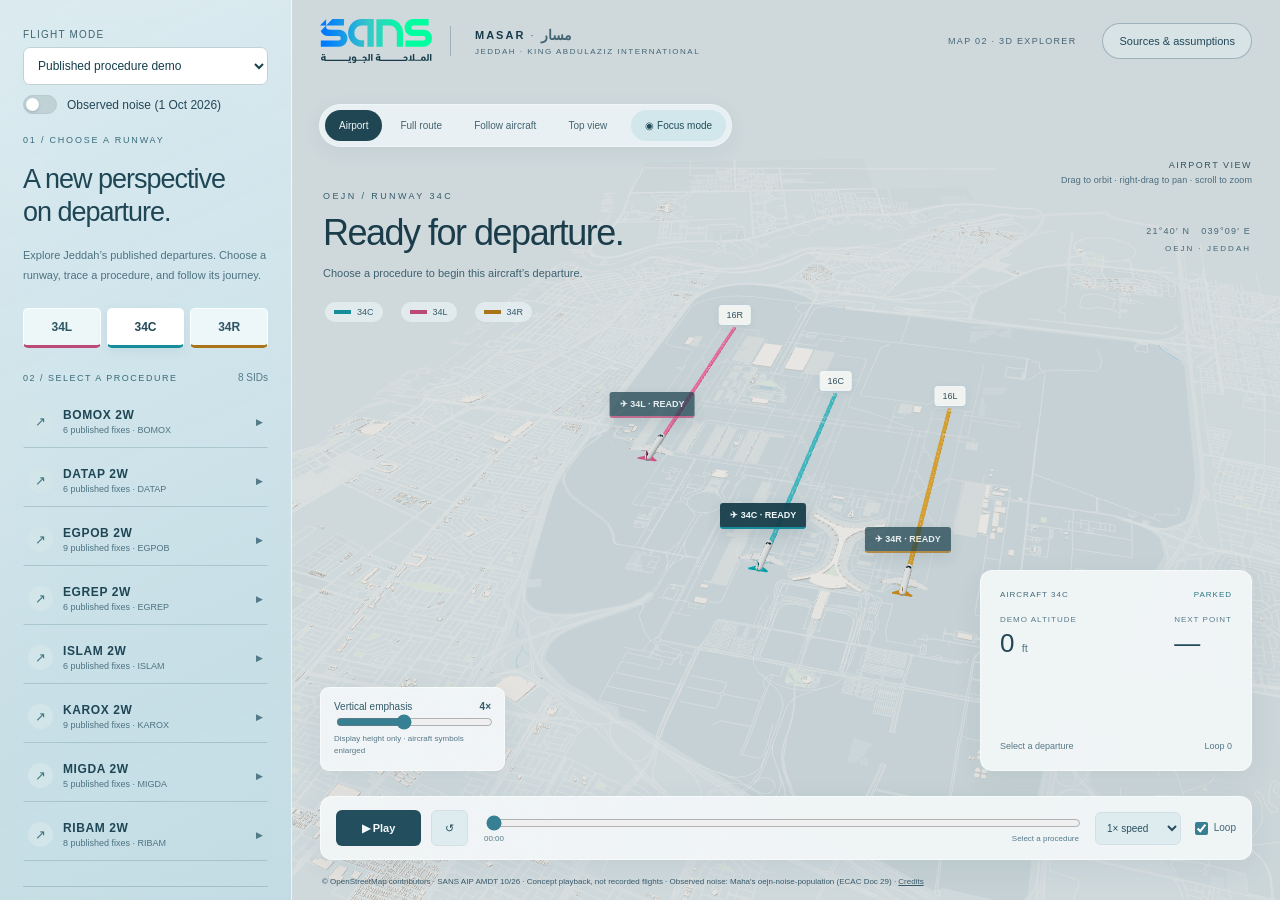
==== commit 3d28d02c: "docs: Masar README, CREDITS.md, moved-here headers and a Credits link in Map 2 - README.md: what Mas" ====
--- a/map-2/index.html
+++ b/map-2/index.html
@@ -1,7 +1,7 @@
 <!doctype html><html lang="en"><head><meta charset="utf-8"><meta name="viewport" content="width=device-width,initial-scale=1"><title>Masar · مسار</title><link rel="stylesheet" href="studio.css?v=7"><link rel="stylesheet" href="observed.css"><link rel="stylesheet" href="scenario.css?v=3"><link rel="stylesheet" href="noise-layer.css?v=1"><script type="importmap">{"imports":{"three":"./vendor/three.module.js"}}</script></head>
 <body>
 <main><aside class="sidebar"><div class="section-head"><small>01 / CHOOSE A RUNWAY</small><h1>A new perspective<br>on departure.</h1><p>Explore Jeddah’s published departures. Choose a runway, trace a procedure, and follow its journey.</p></div><div id="runways" class="runways" role="tablist" aria-label="Runway"></div><div class="procedure-heading"><small>02 / SELECT A PROCEDURE</small><span id="count">8 SIDs</span></div><div id="procedures" class="procedures"></div><div class="fleet"><div class="procedure-heading"><small>THREE AIRCRAFT · INDEPENDENT PLAYBACK</small></div><div id="fleet"></div><button id="pause-all" class="text-button">Pause all aircraft</button></div><div class="sidebar-note"><span class="dot"></span> Published fixes · illustrative flight motion</div></aside>
-<section id="viewport" aria-label="Interactive 3D airport and departure map"><header><div class="brand"><img class="sans-logo" src="sans-logo-light.svg" alt="SANS — Saudi Air Navigation Services"><div><b>MASAR <span>· <span class="brand-ar" lang="ar" dir="rtl">مسار</span></span></b><small>JEDDAH · KING ABDULAZIZ INTERNATIONAL</small></div></div><div class="header-right"><span class="pill">MAP 02 · 3D EXPLORER</span><button id="sources">Sources & assumptions</button></div></header><div id="canvas-host"></div><div id="labels"></div><div class="view-controls"><button id="airport" class="active">Airport</button><button id="route-view">Full route</button><button id="follow">Follow aircraft</button><button id="top-view">Top view</button><button id="focus" title="Close orbit with presentation captions">◉ Focus mode</button></div><div class="focus-tools"><label>ORBIT <select id="focus-subject" aria-label="Focus orbit subject"><option value="aircraft">Aircraft</option><option value="airport">Airport</option></select></label><button id="edit-caption">Edit caption</button><button id="exit-focus">Exit focus ↗ <kbd>Esc</kbd></button></div><div class="focus-caption"><small id="focus-eyebrow">JEDDAH / DEPARTURE STUDY</small><h2 id="focus-title">The next horizon.</h2><p id="focus-copy">A closer look at the journey.</p><span id="focus-progress"></span></div><div class="map-coordinate">21°40′ N &nbsp; 039°09′ E <span>OEJN · JEDDAH</span></div><div class="view-guide"><span id="camera-mode">AIRPORT VIEW</span><small>Drag to orbit · right-drag to pan · scroll to zoom</small></div><div class="scene-title"><small id="runway-caption">OEJN / THREE RUNWAYS</small><h2 id="route-caption">Ready for departure.</h2><p id="route-description">Three aircraft at their runway thresholds.<br>Select a procedure to begin.</p></div><div class="legend"><span><i style="background:#168d9b"></i>34C</span><span><i style="background:#bb4b76"></i>34L</span><span><i style="background:#aa7519"></i>34R</span></div><div id="loading">Preparing airport geometry…</div><div class="altitude-control"><label for="height">Vertical emphasis <b id="height-label">4×</b></label><input id="height" type="range" min="1" max="8" step="1" value="4"><small>Display height only · aircraft symbols enlarged</small></div><div class="flight-card"><div class="card-heading"><span id="flight-id">AIRCRAFT 34C</span><b id="phase">PARKED</b></div><div class="card-metrics"><div><small>DEMO ALTITUDE</small><strong id="altitude">0 <em>ft</em></strong></div><div><small>NEXT POINT</small><strong id="next-point">—</strong></div></div><svg id="profile" viewBox="0 0 300 70" aria-label="Illustrative altitude profile"></svg><div class="card-foot"><span id="fix-progress">Select a departure</span><span id="loop-count">Loop 0</span></div></div><div class="transport"><button id="play" class="primary" aria-label="Play or pause selected aircraft">▶ Play</button><button id="restart" aria-label="Restart selected aircraft">↺</button><div class="timeline"><input id="scrub" type="range" min="0" max="1000" value="0" aria-label="Flight progress"><div><span id="elapsed">00:00</span><span id="duration">Select a procedure</span></div></div><select id="speed" aria-label="Animation speed"><option value="0.5">0.5× speed</option><option value="1" selected>1× speed</option><option value="2">2× speed</option><option value="4">4× speed</option></select><label class="loop-toggle"><input id="loop" type="checkbox" checked> Loop</label></div><div class="attribution"><span id="attribution-text">© OpenStreetMap contributors · SANS AIP AMDT 10/26 · Concept playback, not recorded flights</span><span class="attribution-noise"> · Observed noise: Maha's oejn-noise-population (ECAC Doc 29)</span></div><div id="tooltip"></div></section></main>
+<section id="viewport" aria-label="Interactive 3D airport and departure map"><header><div class="brand"><img class="sans-logo" src="sans-logo-light.svg" alt="SANS — Saudi Air Navigation Services"><div><b>MASAR <span>· <span class="brand-ar" lang="ar" dir="rtl">مسار</span></span></b><small>JEDDAH · KING ABDULAZIZ INTERNATIONAL</small></div></div><div class="header-right"><span class="pill">MAP 02 · 3D EXPLORER</span><button id="sources">Sources & assumptions</button></div></header><div id="canvas-host"></div><div id="labels"></div><div class="view-controls"><button id="airport" class="active">Airport</button><button id="route-view">Full route</button><button id="follow">Follow aircraft</button><button id="top-view">Top view</button><button id="focus" title="Close orbit with presentation captions">◉ Focus mode</button></div><div class="focus-tools"><label>ORBIT <select id="focus-subject" aria-label="Focus orbit subject"><option value="aircraft">Aircraft</option><option value="airport">Airport</option></select></label><button id="edit-caption">Edit caption</button><button id="exit-focus">Exit focus ↗ <kbd>Esc</kbd></button></div><div class="focus-caption"><small id="focus-eyebrow">JEDDAH / DEPARTURE STUDY</small><h2 id="focus-title">The next horizon.</h2><p id="focus-copy">A closer look at the journey.</p><span id="focus-progress"></span></div><div class="map-coordinate">21°40′ N &nbsp; 039°09′ E <span>OEJN · JEDDAH</span></div><div class="view-guide"><span id="camera-mode">AIRPORT VIEW</span><small>Drag to orbit · right-drag to pan · scroll to zoom</small></div><div class="scene-title"><small id="runway-caption">OEJN / THREE RUNWAYS</small><h2 id="route-caption">Ready for departure.</h2><p id="route-description">Three aircraft at their runway thresholds.<br>Select a procedure to begin.</p></div><div class="legend"><span><i style="background:#168d9b"></i>34C</span><span><i style="background:#bb4b76"></i>34L</span><span><i style="background:#aa7519"></i>34R</span></div><div id="loading">Preparing airport geometry…</div><div class="altitude-control"><label for="height">Vertical emphasis <b id="height-label">4×</b></label><input id="height" type="range" min="1" max="8" step="1" value="4"><small>Display height only · aircraft symbols enlarged</small></div><div class="flight-card"><div class="card-heading"><span id="flight-id">AIRCRAFT 34C</span><b id="phase">PARKED</b></div><div class="card-metrics"><div><small>DEMO ALTITUDE</small><strong id="altitude">0 <em>ft</em></strong></div><div><small>NEXT POINT</small><strong id="next-point">—</strong></div></div><svg id="profile" viewBox="0 0 300 70" aria-label="Illustrative altitude profile"></svg><div class="card-foot"><span id="fix-progress">Select a departure</span><span id="loop-count">Loop 0</span></div></div><div class="transport"><button id="play" class="primary" aria-label="Play or pause selected aircraft">▶ Play</button><button id="restart" aria-label="Restart selected aircraft">↺</button><div class="timeline"><input id="scrub" type="range" min="0" max="1000" value="0" aria-label="Flight progress"><div><span id="elapsed">00:00</span><span id="duration">Select a procedure</span></div></div><select id="speed" aria-label="Animation speed"><option value="0.5">0.5× speed</option><option value="1" selected>1× speed</option><option value="2">2× speed</option><option value="4">4× speed</option></select><label class="loop-toggle"><input id="loop" type="checkbox" checked> Loop</label></div><div class="attribution"><span id="attribution-text">© OpenStreetMap contributors · SANS AIP AMDT 10/26 · Concept playback, not recorded flights</span><span class="attribution-noise"> · Observed noise: Maha's oejn-noise-population (ECAC Doc 29)</span><span class="attribution-credits"> · <a href="https://github.com/M-AlGhazali/Research-and-Innovation-department-SANS-project/blob/main/CREDITS.md" target="_blank" rel="noopener">Credits</a></span></div><div id="tooltip"></div></section></main>
 <dialog id="caption-dialog"><button id="close-caption" class="close" aria-label="Close caption editor">×</button><small>PRESENTATION CAPTION</small><h2>Tell the departure story.</h2><p>The procedure name updates automatically. Add your own headline and supporting words, or leave these blank to use the live flight captions.</p><label class="caption-field">Headline<input id="caption-title-input" maxlength="72" placeholder="Use procedure name"></label><label class="caption-field">Supporting words<textarea id="caption-copy-input" maxlength="180" rows="3" placeholder="Use live departure description"></textarea></label><button id="save-caption">Apply caption</button><button id="reset-caption">Use live captions</button></dialog><dialog id="source-dialog"><button id="close-sources" class="close" aria-label="Close sources">×</button><small>DATA & INTERPRETATION</small><h2>What you are looking at</h2><p>The ground features come from Map 1's GeoPackage. Runway thresholds and width references come from SANS AIP AD 2.12. All 24 SID sequences and 50 fix coordinates were transcribed from the six retained AIP tabulation pages dated 17 September 2026.</p><h3>Published vs illustrated</h3><p>Fix positions, leg order and displayed restrictions are published data. The runway roll point, take-off position, climb between fixes, animation speed and aircraft are illustrative. Straight connectors visit the fixes but do not reconstruct CF/TF path behaviour, fly-over turns, ATC vectors or aircraft dynamics.</p><p>Ground is flat. Buildings use actual footprints with illustrative 12 m / 20 m heights; no surveyed terrain or building elevations are claimed. Vertical emphasis changes the display, not the altitude readout. Flight levels retain their original labels; nominal hundreds of feet are used for the animation without a weather-dependent conversion.</p><h3>Source issues retained</h3><p>MIGDA 3X: JN274 is absent from the 34L coordinate list; its coordinate is cross-referenced from the same-amendment 34C/34R lists. EGREP 2W: the canonical A1 reference places the 13,000 ft upper restriction at JN520. The earlier map transcription has been corrected.</p><h3>Scenario (what-if) mode</h3><p>Scenario mode shows simulated departures on published SIDs. Every number in it is modelled, none is measured. The noise and population model is Maha's <a href="https://github.com/M40aha/oejn-noise-population" target="_blank" rel="noopener">oejn-noise-population</a> (ECAC Doc 29, WorldPop). Fuel comes from OpenAP, with Hala's <a href="https://github.com/Hala-Alali/OEJN_Aircraft_Fuel_Weather" target="_blank" rel="noopener">fuel and weather work</a> as a reference. Recorded-flight mode uses Khalid's A2 pipeline, and the procedures come from the A1 dataset (SANS AIP AMDT 10/26).</p><h3>Observed noise (1 Oct 2026)</h3><p>The optional Observed noise layer shows Lden, Lnight and N70 calculated from the departures observed on 1 October 2026, using ECAC Doc 29 and Maha's noise model (<a href="https://github.com/M40aha/oejn-noise-population" target="_blank" rel="noopener">github.com/M40aha/oejn-noise-population</a>). Only aggregated grids and statistics are used, with no flight tracks. Aircraft groups with fewer than 3 flights are not shown.</p><div id="source-links"></div><p class="muted">This is an exploration prototype. Local recorded-flight playback uses Wingbits observations when available. SID scores describe geometric agreement, not assigned clearances. Fuel and capacity models are not connected in the demo and recorded modes. Modelled fuel and noise appear only in Scenario mode. The separate Observed noise layer is calculated from the 1 October 2026 departures and is not linked to the playback.</p></dialog>
 <script type="module" src="studio.js?v=13"></script></body></html>
 
--- a/map-2/studio.css
+++ b/map-2/studio.css
@@ -63,3 +63,4 @@
 /* Masar brand: Arabic must not take Latin letter-spacing (it would break the joins) */
 .brand b .brand-ar{letter-spacing:0;font-family:'Segoe UI',Tahoma,Arial,sans-serif;font-size:1.25em;font-weight:600;line-height:1;vertical-align:-1px;unicode-bidi:isolate}
 .attribution-noise{white-space:nowrap}
+.attribution a{color:inherit;text-decoration:underline;pointer-events:auto}
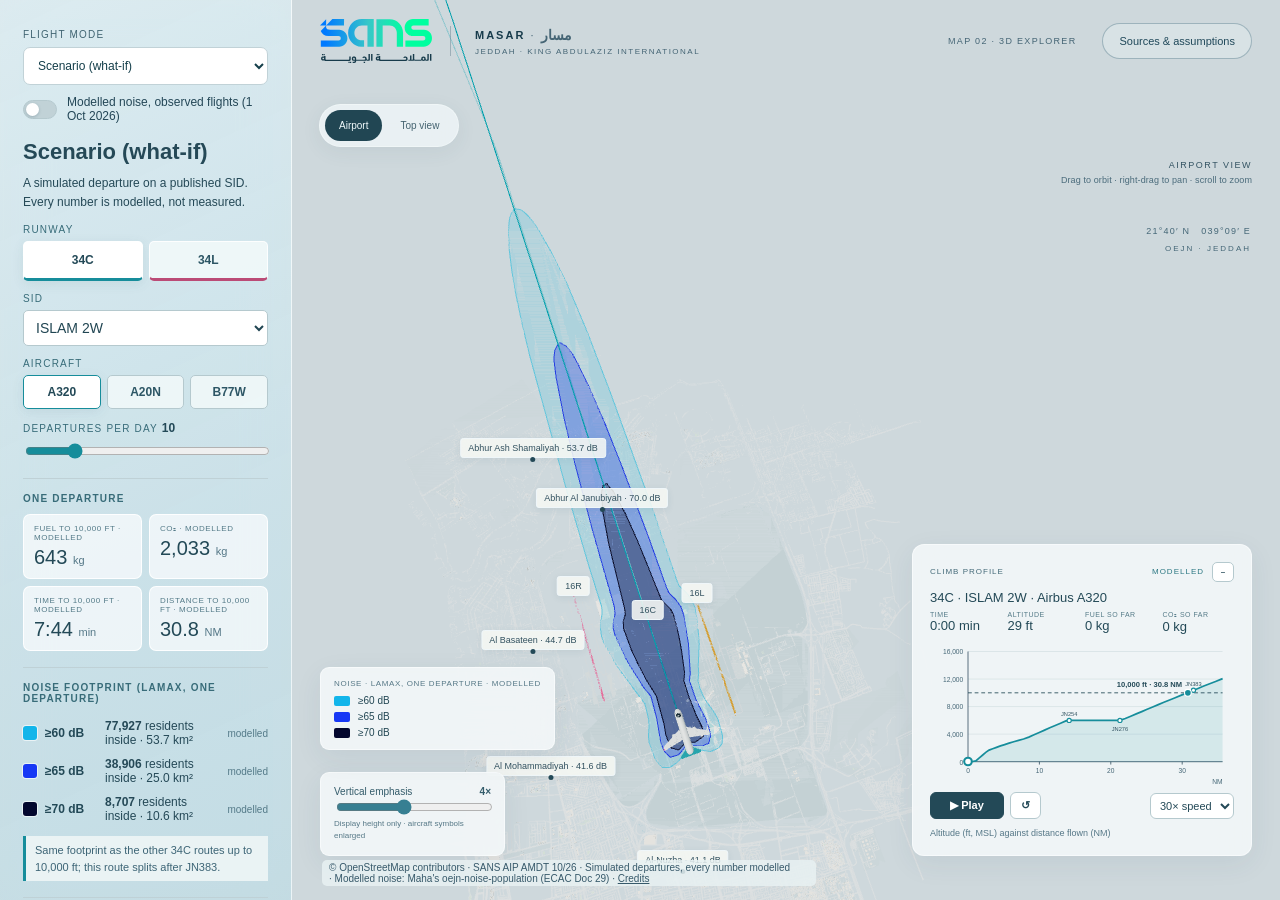
==== commit 7329b1be: "Map 2 demo cleanup: Scenario playback, public mode menu, QA fixes Modes - Recorded flights is offere" ====
--- a/map-2/index.html
+++ b/map-2/index.html
@@ -1,9 +1,9 @@
-<!doctype html><html lang="en"><head><meta charset="utf-8"><meta name="viewport" content="width=device-width,initial-scale=1"><title>Masar · مسار</title><link rel="stylesheet" href="studio.css?v=7"><link rel="stylesheet" href="observed.css"><link rel="stylesheet" href="scenario.css?v=3"><link rel="stylesheet" href="noise-layer.css?v=1"><script type="importmap">{"imports":{"three":"./vendor/three.module.js"}}</script></head>
+<!doctype html><html lang="en"><head><meta charset="utf-8"><meta name="viewport" content="width=device-width,initial-scale=1"><title>Masar · مسار</title><link rel="stylesheet" href="studio.css?v=8"><link rel="stylesheet" href="observed.css?v=2"><link rel="stylesheet" href="scenario.css?v=4"><link rel="stylesheet" href="noise-layer.css?v=2"><script type="importmap">{"imports":{"three":"./vendor/three.module.js"}}</script></head>
 <body>
 <main><aside class="sidebar"><div class="section-head"><small>01 / CHOOSE A RUNWAY</small><h1>A new perspective<br>on departure.</h1><p>Explore Jeddah’s published departures. Choose a runway, trace a procedure, and follow its journey.</p></div><div id="runways" class="runways" role="tablist" aria-label="Runway"></div><div class="procedure-heading"><small>02 / SELECT A PROCEDURE</small><span id="count">8 SIDs</span></div><div id="procedures" class="procedures"></div><div class="fleet"><div class="procedure-heading"><small>THREE AIRCRAFT · INDEPENDENT PLAYBACK</small></div><div id="fleet"></div><button id="pause-all" class="text-button">Pause all aircraft</button></div><div class="sidebar-note"><span class="dot"></span> Published fixes · illustrative flight motion</div></aside>
-<section id="viewport" aria-label="Interactive 3D airport and departure map"><header><div class="brand"><img class="sans-logo" src="sans-logo-light.svg" alt="SANS — Saudi Air Navigation Services"><div><b>MASAR <span>· <span class="brand-ar" lang="ar" dir="rtl">مسار</span></span></b><small>JEDDAH · KING ABDULAZIZ INTERNATIONAL</small></div></div><div class="header-right"><span class="pill">MAP 02 · 3D EXPLORER</span><button id="sources">Sources & assumptions</button></div></header><div id="canvas-host"></div><div id="labels"></div><div class="view-controls"><button id="airport" class="active">Airport</button><button id="route-view">Full route</button><button id="follow">Follow aircraft</button><button id="top-view">Top view</button><button id="focus" title="Close orbit with presentation captions">◉ Focus mode</button></div><div class="focus-tools"><label>ORBIT <select id="focus-subject" aria-label="Focus orbit subject"><option value="aircraft">Aircraft</option><option value="airport">Airport</option></select></label><button id="edit-caption">Edit caption</button><button id="exit-focus">Exit focus ↗ <kbd>Esc</kbd></button></div><div class="focus-caption"><small id="focus-eyebrow">JEDDAH / DEPARTURE STUDY</small><h2 id="focus-title">The next horizon.</h2><p id="focus-copy">A closer look at the journey.</p><span id="focus-progress"></span></div><div class="map-coordinate">21°40′ N &nbsp; 039°09′ E <span>OEJN · JEDDAH</span></div><div class="view-guide"><span id="camera-mode">AIRPORT VIEW</span><small>Drag to orbit · right-drag to pan · scroll to zoom</small></div><div class="scene-title"><small id="runway-caption">OEJN / THREE RUNWAYS</small><h2 id="route-caption">Ready for departure.</h2><p id="route-description">Three aircraft at their runway thresholds.<br>Select a procedure to begin.</p></div><div class="legend"><span><i style="background:#168d9b"></i>34C</span><span><i style="background:#bb4b76"></i>34L</span><span><i style="background:#aa7519"></i>34R</span></div><div id="loading">Preparing airport geometry…</div><div class="altitude-control"><label for="height">Vertical emphasis <b id="height-label">4×</b></label><input id="height" type="range" min="1" max="8" step="1" value="4"><small>Display height only · aircraft symbols enlarged</small></div><div class="flight-card"><div class="card-heading"><span id="flight-id">AIRCRAFT 34C</span><b id="phase">PARKED</b></div><div class="card-metrics"><div><small>DEMO ALTITUDE</small><strong id="altitude">0 <em>ft</em></strong></div><div><small>NEXT POINT</small><strong id="next-point">—</strong></div></div><svg id="profile" viewBox="0 0 300 70" aria-label="Illustrative altitude profile"></svg><div class="card-foot"><span id="fix-progress">Select a departure</span><span id="loop-count">Loop 0</span></div></div><div class="transport"><button id="play" class="primary" aria-label="Play or pause selected aircraft">▶ Play</button><button id="restart" aria-label="Restart selected aircraft">↺</button><div class="timeline"><input id="scrub" type="range" min="0" max="1000" value="0" aria-label="Flight progress"><div><span id="elapsed">00:00</span><span id="duration">Select a procedure</span></div></div><select id="speed" aria-label="Animation speed"><option value="0.5">0.5× speed</option><option value="1" selected>1× speed</option><option value="2">2× speed</option><option value="4">4× speed</option></select><label class="loop-toggle"><input id="loop" type="checkbox" checked> Loop</label></div><div class="attribution"><span id="attribution-text">© OpenStreetMap contributors · SANS AIP AMDT 10/26 · Concept playback, not recorded flights</span><span class="attribution-noise"> · Observed noise: Maha's oejn-noise-population (ECAC Doc 29)</span><span class="attribution-credits"> · <a href="https://github.com/M-AlGhazali/Research-and-Innovation-department-SANS-project/blob/main/CREDITS.md" target="_blank" rel="noopener">Credits</a></span></div><div id="tooltip"></div></section></main>
-<dialog id="caption-dialog"><button id="close-caption" class="close" aria-label="Close caption editor">×</button><small>PRESENTATION CAPTION</small><h2>Tell the departure story.</h2><p>The procedure name updates automatically. Add your own headline and supporting words, or leave these blank to use the live flight captions.</p><label class="caption-field">Headline<input id="caption-title-input" maxlength="72" placeholder="Use procedure name"></label><label class="caption-field">Supporting words<textarea id="caption-copy-input" maxlength="180" rows="3" placeholder="Use live departure description"></textarea></label><button id="save-caption">Apply caption</button><button id="reset-caption">Use live captions</button></dialog><dialog id="source-dialog"><button id="close-sources" class="close" aria-label="Close sources">×</button><small>DATA & INTERPRETATION</small><h2>What you are looking at</h2><p>The ground features come from Map 1's GeoPackage. Runway thresholds and width references come from SANS AIP AD 2.12. All 24 SID sequences and 50 fix coordinates were transcribed from the six retained AIP tabulation pages dated 17 September 2026.</p><h3>Published vs illustrated</h3><p>Fix positions, leg order and displayed restrictions are published data. The runway roll point, take-off position, climb between fixes, animation speed and aircraft are illustrative. Straight connectors visit the fixes but do not reconstruct CF/TF path behaviour, fly-over turns, ATC vectors or aircraft dynamics.</p><p>Ground is flat. Buildings use actual footprints with illustrative 12 m / 20 m heights; no surveyed terrain or building elevations are claimed. Vertical emphasis changes the display, not the altitude readout. Flight levels retain their original labels; nominal hundreds of feet are used for the animation without a weather-dependent conversion.</p><h3>Source issues retained</h3><p>MIGDA 3X: JN274 is absent from the 34L coordinate list; its coordinate is cross-referenced from the same-amendment 34C/34R lists. EGREP 2W: the canonical A1 reference places the 13,000 ft upper restriction at JN520. The earlier map transcription has been corrected.</p><h3>Scenario (what-if) mode</h3><p>Scenario mode shows simulated departures on published SIDs. Every number in it is modelled, none is measured. The noise and population model is Maha's <a href="https://github.com/M40aha/oejn-noise-population" target="_blank" rel="noopener">oejn-noise-population</a> (ECAC Doc 29, WorldPop). Fuel comes from OpenAP, with Hala's <a href="https://github.com/Hala-Alali/OEJN_Aircraft_Fuel_Weather" target="_blank" rel="noopener">fuel and weather work</a> as a reference. Recorded-flight mode uses Khalid's A2 pipeline, and the procedures come from the A1 dataset (SANS AIP AMDT 10/26).</p><h3>Observed noise (1 Oct 2026)</h3><p>The optional Observed noise layer shows Lden, Lnight and N70 calculated from the departures observed on 1 October 2026, using ECAC Doc 29 and Maha's noise model (<a href="https://github.com/M40aha/oejn-noise-population" target="_blank" rel="noopener">github.com/M40aha/oejn-noise-population</a>). Only aggregated grids and statistics are used, with no flight tracks. Aircraft groups with fewer than 3 flights are not shown.</p><div id="source-links"></div><p class="muted">This is an exploration prototype. Local recorded-flight playback uses Wingbits observations when available. SID scores describe geometric agreement, not assigned clearances. Fuel and capacity models are not connected in the demo and recorded modes. Modelled fuel and noise appear only in Scenario mode. The separate Observed noise layer is calculated from the 1 October 2026 departures and is not linked to the playback.</p></dialog>
-<script type="module" src="studio.js?v=13"></script></body></html>
+<section id="viewport" aria-label="Interactive 3D airport and departure map"><header><div class="brand"><img class="sans-logo" src="sans-logo-light.svg" alt="SANS — Saudi Air Navigation Services"><div><b>MASAR <span>· <span class="brand-ar" lang="ar" dir="rtl">مسار</span></span></b><small>JEDDAH · KING ABDULAZIZ INTERNATIONAL</small></div></div><div class="header-right"><span class="pill">MAP 02 · 3D EXPLORER</span><button id="sources">Sources & assumptions</button></div></header><div id="canvas-host"></div><div id="labels"></div><div class="view-controls"><button id="airport" class="active">Airport</button><button id="route-view">Full route</button><button id="follow">Follow aircraft</button><button id="top-view">Top view</button><button id="focus" title="Close orbit with presentation captions">◉ Focus mode</button></div><div class="focus-tools"><label>ORBIT <select id="focus-subject" aria-label="Focus orbit subject"><option value="aircraft">Aircraft</option><option value="airport">Airport</option></select></label><button id="edit-caption">Edit caption</button><button id="exit-focus">Exit focus ↗ <kbd>Esc</kbd></button></div><div class="focus-caption"><small id="focus-eyebrow">JEDDAH / DEPARTURE STUDY</small><h2 id="focus-title">The next horizon.</h2><p id="focus-copy">A closer look at the journey.</p><span id="focus-progress"></span></div><div class="map-coordinate">21°40′ N &nbsp; 039°09′ E <span>OEJN · JEDDAH</span></div><div class="view-guide"><span id="camera-mode">AIRPORT VIEW</span><small>Drag to orbit · right-drag to pan · scroll to zoom</small></div><div class="scene-title"><small id="runway-caption">OEJN / THREE RUNWAYS</small><h2 id="route-caption">Ready for departure.</h2><p id="route-description">Three aircraft at their runway thresholds.<br>Select a procedure to begin.</p></div><div class="legend"><span><i style="background:#168d9b"></i>34C</span><span><i style="background:#bb4b76"></i>34L</span><span><i style="background:#aa7519"></i>34R</span></div><div id="loading">Preparing airport geometry…</div><div class="altitude-control"><label for="height">Vertical emphasis <b id="height-label">4×</b></label><input id="height" type="range" min="1" max="8" step="1" value="4"><small>Display height only · aircraft symbols enlarged</small></div><div class="flight-card"><div class="card-heading"><span id="flight-id">AIRCRAFT 34C</span><b id="phase">PARKED</b></div><div class="card-metrics"><div><small>DEMO ALTITUDE</small><strong id="altitude">0 <em>ft</em></strong></div><div><small>NEXT POINT</small><strong id="next-point">—</strong></div></div><svg id="profile" viewBox="0 0 300 70" aria-label="Illustrative altitude profile"></svg><div class="card-foot"><span id="fix-progress">Select a departure</span><span id="loop-count">Loop 0</span></div></div><div class="transport"><button id="play" class="primary" aria-label="Play or pause selected aircraft">▶ Play</button><button id="restart" aria-label="Restart selected aircraft">↺</button><div class="timeline"><input id="scrub" type="range" min="0" max="1000" value="0" aria-label="Flight progress"><div><span id="elapsed">00:00</span><span id="duration">Select a procedure</span></div></div><select id="speed" aria-label="Animation speed"><option value="0.5">0.5× speed</option><option value="1" selected>1× speed</option><option value="2">2× speed</option><option value="4">4× speed</option></select><label class="loop-toggle"><input id="loop" type="checkbox" checked> Loop</label></div><div class="attribution"><span id="attribution-text">© OpenStreetMap contributors · SANS AIP AMDT 10/26 · Concept playback, not recorded flights</span><span class="attribution-noise"> · Modelled noise: Maha's oejn-noise-population (ECAC Doc 29)</span><span class="attribution-credits"> · <a href="https://github.com/M-AlGhazali/Research-and-Innovation-department-SANS-project/blob/main/CREDITS.md" target="_blank" rel="noopener">Credits</a></span></div><div id="tooltip"></div></section></main>
+<dialog id="caption-dialog"><button id="close-caption" class="close" aria-label="Close caption editor">×</button><small>PRESENTATION CAPTION</small><h2>Tell the departure story.</h2><p>The procedure name updates automatically. Add your own headline and supporting words, or leave these blank to use the live flight captions.</p><label class="caption-field">Headline<input id="caption-title-input" maxlength="72" placeholder="Use procedure name"></label><label class="caption-field">Supporting words<textarea id="caption-copy-input" maxlength="180" rows="3" placeholder="Use live departure description"></textarea></label><button id="save-caption">Apply caption</button><button id="reset-caption">Use live captions</button></dialog><dialog id="source-dialog"><button id="close-sources" class="close" aria-label="Close sources">×</button><small>DATA & INTERPRETATION</small><h2>What you are looking at</h2><p>The ground features come from Map 1's GeoPackage. Runway thresholds and width references come from SANS AIP AD 2.12. All 24 SID sequences and 50 fix coordinates were transcribed from the six retained AIP tabulation pages dated 17 September 2026.</p><h3>Published vs illustrated</h3><p>Fix positions, leg order and displayed restrictions are published data. The runway roll point, take-off position, climb between fixes, animation speed and aircraft are illustrative. Straight connectors visit the fixes but do not reconstruct CF/TF path behaviour, fly-over turns, ATC vectors or aircraft dynamics.</p><p>Ground is flat. Buildings use actual footprints with illustrative 12 m / 20 m heights; no surveyed terrain or building elevations are claimed. Vertical emphasis changes the display, not the altitude readout. Flight levels retain their original labels; nominal hundreds of feet are used for the animation without a weather-dependent conversion.</p><h3>Source issues retained</h3><p>MIGDA 3X: JN274 is absent from the 34L coordinate list; its coordinate is cross-referenced from the same-amendment 34C/34R lists. EGREP 2W: the canonical A1 reference places the 13,000 ft upper restriction at JN520. The earlier map transcription has been corrected.</p><h3>Scenario (what-if) mode</h3><p>Scenario mode shows simulated departures on published SIDs. Every number in it is modelled, none is measured. The noise and population model is Maha's <a href="https://github.com/M40aha/oejn-noise-population" target="_blank" rel="noopener">oejn-noise-population</a> (ECAC Doc 29, WorldPop). Fuel comes from OpenAP, with Hala's <a href="https://github.com/Hala-Alali/OEJN_Aircraft_Fuel_Weather" target="_blank" rel="noopener">fuel and weather work</a> as a reference. Recorded-flight mode uses Khalid's A2 pipeline, and the procedures come from the A1 dataset (SANS AIP AMDT 10/26).</p><h3>Modelled noise, observed flights (1 Oct 2026)</h3><p>The optional noise layer is modelled, not measured: it shows Lden, Lnight and N70 calculated from the departures observed on 1 October 2026, using ECAC Doc 29 and Maha's noise model (<a href="https://github.com/M40aha/oejn-noise-population" target="_blank" rel="noopener">github.com/M40aha/oejn-noise-population</a>). Only aggregated grids and statistics are used, with no flight tracks. Aircraft groups with fewer than 3 flights are not shown.</p><div id="source-links"></div><p class="muted">This is an exploration prototype. Local recorded-flight playback uses Wingbits observations when available. SID scores describe geometric agreement, not assigned clearances. Fuel and capacity models are not connected in the demo and recorded modes. Modelled fuel and noise appear only in Scenario mode. The separate noise layer is modelled from the 1 October 2026 departures and is not linked to the playback.</p></dialog>
+<script type="module" src="studio.js?v=14"></script></body></html>
 
 
 
--- a/map-2/studio.css
+++ b/map-2/studio.css
@@ -64,3 +64,5 @@
 .brand b .brand-ar{letter-spacing:0;font-family:'Segoe UI',Tahoma,Arial,sans-serif;font-size:1.25em;font-weight:600;line-height:1;vertical-align:-1px;unicode-bidi:isolate}
 .attribution-noise{white-space:nowrap}
 .attribution a{color:inherit;text-decoration:underline;pointer-events:auto}
+/* flight card: keep the two headings apart */
+.card-metrics{gap:14px}.card-metrics small{white-space:nowrap}.card-metrics>div:last-child{text-align:right}.card-metrics #next-point{font-size:22px}
--- a/map-2/scenario.css
+++ b/map-2/scenario.css
@@ -16,7 +16,15 @@
 .scenario-mode-active .section-head{margin-bottom:8px}.scenario-mode-active .sidebar{overflow-y:auto}.scenario-mode-active .altitude-control{bottom:44px}.scenario-mode-active .attribution{max-width:50%;font-size:10px}
 @media(max-width:1150px){.scenario-card{width:300px}}
 @media(max-width:760px){.scenario-card{width:250px;right:12px;padding:12px}.scenario-card .card-foot{display:none}.scenario-legend{left:12px;bottom:44px}.scenario-panel{padding:0 0 16px}}
-@media(max-width:600px){.scenario-card{display:none}.scenario-legend{bottom:30px}}
+@media(max-width:600px){.scenario-mode-active .attribution{max-width:none}.scenario-card{left:12px;right:12px;width:auto;bottom:84px;padding:10px 12px}.scenario-card-sub{margin:4px 0}.scenario-legend{bottom:auto;top:112px;left:12px;flex-direction:row;gap:8px;padding:6px 8px}.scenario-legend small{display:none}}
 
 /* keep the footer credit readable above the scenario place labels */
 .scenario-mode-active .attribution{z-index:3;background:#e8f1f3d9;border-radius:5px;padding:2px 7px}
+/* playback: live counters, transport, chart dot, collapse button */
+.scenario-card .card-heading{display:flex;align-items:center;gap:8px}.scenario-card .card-heading span{flex:1}
+.scenario-collapse{width:22px;height:20px;padding:0;border:1px solid #b5c9ce;background:#fff;color:#234957;border-radius:5px;font-weight:700;line-height:1;cursor:pointer}
+.scenario-card.collapsed .scenario-profile,.scenario-card.collapsed .card-foot{display:none}
+.scenario-live{display:grid;grid-template-columns:repeat(4,1fr);gap:6px;margin:2px 0 8px}.scenario-live small{display:block;font-size:7px;letter-spacing:.07em;color:#547a88}.scenario-live b{display:block;font-size:13px;font-weight:500;color:#234957;font-variant-numeric:tabular-nums;white-space:nowrap}
+.scenario-transport{display:flex;gap:6px;align-items:center;margin-top:8px}.scenario-transport button{border:1px solid #b5c9ce;background:#fff;color:#234957;border-radius:6px;padding:6px 10px;font-family:inherit;font-size:11px;font-weight:600;cursor:pointer}.scenario-transport button.primary{background:#234957;border-color:#234957;color:#fff;min-width:74px}.scenario-transport select{margin-left:auto;border:1px solid #b5c9ce;border-radius:6px;padding:5px;background:#fff;color:#234957;font-size:11px}
+.scenario-explain{font-size:11px;line-height:1.5;color:#3d6576;background:#eaf3f4;border-left:3px solid #168d9b;padding:6px 9px;margin:8px 0 0}
+@media(max-height:850px){.scenario-card{padding:13px 15px}.scenario-card .card-foot{display:none}.scenario-card-sub{margin:5px 0 4px}}
--- a/map-2/noise-layer.css
+++ b/map-2/noise-layer.css
@@ -41,7 +41,11 @@
 .noise-panel.min .noise-seg,.noise-panel.min .noise-body{display:none}
 .noise-panel.min .noise-head small{display:none}
 .noise-panel.min .noise-head::before{content:"NOISE";font-size:9px;font-weight:600;letter-spacing:.1em;color:#386c79;margin-right:4px}
-@media (max-width:760px){.noise-panel{top:auto;bottom:420px;right:12px;width:220px}}
+/* short laptop screens: tighter panel so the open legend fits above the flight card */
+@media (max-height:850px){.noise-panel{top:88px;gap:6px;padding:10px 12px}.noise-bands{gap:2px;margin-top:4px}}
+/* small screens: below the camera buttons, never over the header or the Sources button */
+@media (max-width:760px){.noise-panel{top:118px;right:12px;width:220px}}
+@media (max-width:600px){.noise-panel{top:150px;width:200px}}
 dialog.noise-dialog{background:#fbfcfc;color:#254957;border:1px solid #b5c9ce;border-radius:14px;padding:30px 34px;max-width:860px;width:min(860px,94vw);max-height:88vh;overflow:auto;position:relative;font-family:'Segoe UI',Arial,sans-serif}
 dialog.noise-dialog::backdrop{background:#06141ccc;backdrop-filter:blur(4px)}
 dialog.noise-dialog small{letter-spacing:.14em;color:#386c79;font-size:10px;font-weight:600}
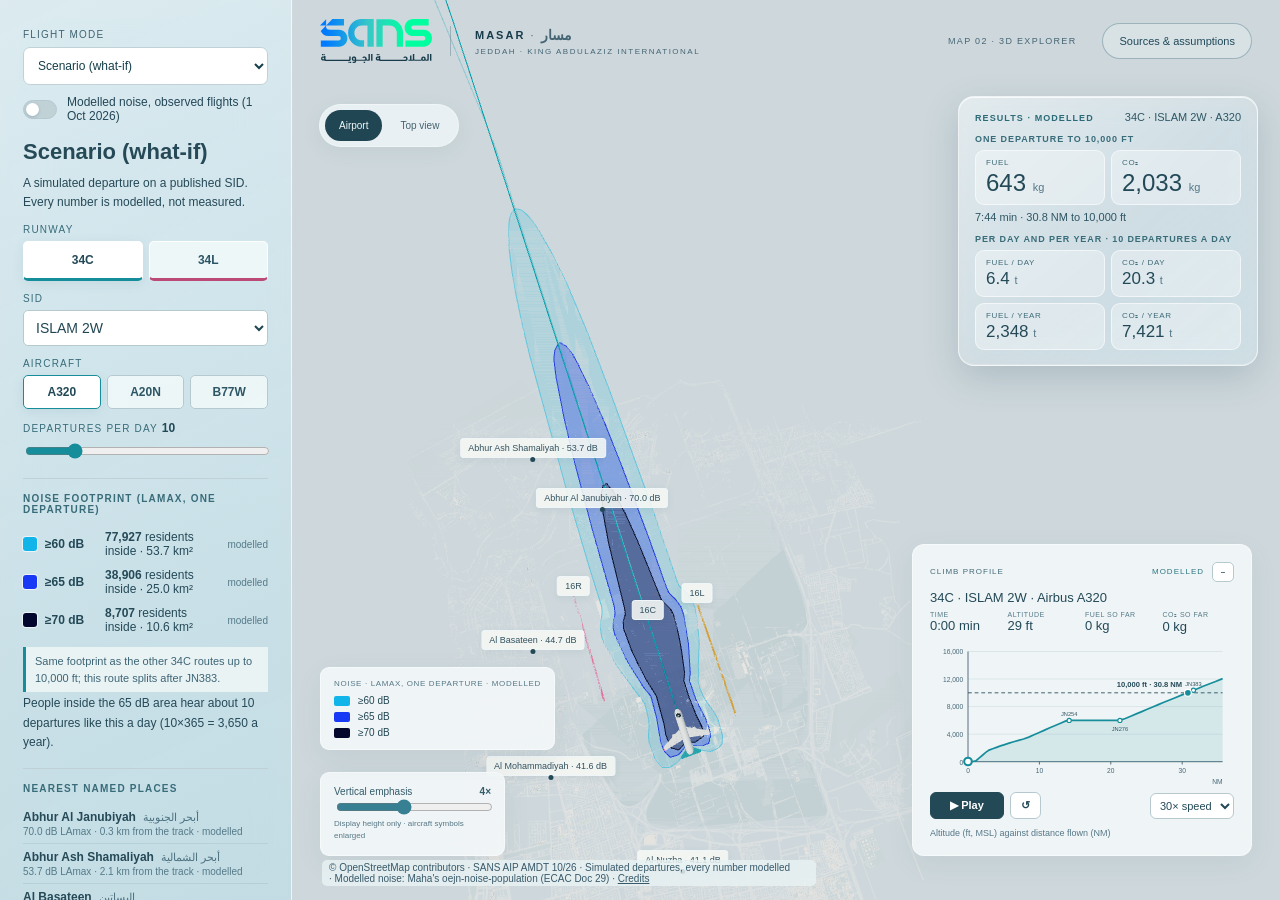
==== commit 0dc30462: "Map 2 Scenario: fuel, CO2 and daily totals in a glass panel on the map The one-departure fuel and CO" ====
--- a/map-2/index.html
+++ b/map-2/index.html
@@ -1,9 +1,9 @@
-<!doctype html><html lang="en"><head><meta charset="utf-8"><meta name="viewport" content="width=device-width,initial-scale=1"><title>Masar · مسار</title><link rel="stylesheet" href="studio.css?v=8"><link rel="stylesheet" href="observed.css?v=2"><link rel="stylesheet" href="scenario.css?v=4"><link rel="stylesheet" href="noise-layer.css?v=2"><script type="importmap">{"imports":{"three":"./vendor/three.module.js"}}</script></head>
+<!doctype html><html lang="en"><head><meta charset="utf-8"><meta name="viewport" content="width=device-width,initial-scale=1"><title>Masar · مسار</title><link rel="stylesheet" href="studio.css?v=8"><link rel="stylesheet" href="observed.css?v=2"><link rel="stylesheet" href="scenario.css?v=5"><link rel="stylesheet" href="noise-layer.css?v=2"><script type="importmap">{"imports":{"three":"./vendor/three.module.js"}}</script></head>
 <body>
 <main><aside class="sidebar"><div class="section-head"><small>01 / CHOOSE A RUNWAY</small><h1>A new perspective<br>on departure.</h1><p>Explore Jeddah’s published departures. Choose a runway, trace a procedure, and follow its journey.</p></div><div id="runways" class="runways" role="tablist" aria-label="Runway"></div><div class="procedure-heading"><small>02 / SELECT A PROCEDURE</small><span id="count">8 SIDs</span></div><div id="procedures" class="procedures"></div><div class="fleet"><div class="procedure-heading"><small>THREE AIRCRAFT · INDEPENDENT PLAYBACK</small></div><div id="fleet"></div><button id="pause-all" class="text-button">Pause all aircraft</button></div><div class="sidebar-note"><span class="dot"></span> Published fixes · illustrative flight motion</div></aside>
 <section id="viewport" aria-label="Interactive 3D airport and departure map"><header><div class="brand"><img class="sans-logo" src="sans-logo-light.svg" alt="SANS — Saudi Air Navigation Services"><div><b>MASAR <span>· <span class="brand-ar" lang="ar" dir="rtl">مسار</span></span></b><small>JEDDAH · KING ABDULAZIZ INTERNATIONAL</small></div></div><div class="header-right"><span class="pill">MAP 02 · 3D EXPLORER</span><button id="sources">Sources & assumptions</button></div></header><div id="canvas-host"></div><div id="labels"></div><div class="view-controls"><button id="airport" class="active">Airport</button><button id="route-view">Full route</button><button id="follow">Follow aircraft</button><button id="top-view">Top view</button><button id="focus" title="Close orbit with presentation captions">◉ Focus mode</button></div><div class="focus-tools"><label>ORBIT <select id="focus-subject" aria-label="Focus orbit subject"><option value="aircraft">Aircraft</option><option value="airport">Airport</option></select></label><button id="edit-caption">Edit caption</button><button id="exit-focus">Exit focus ↗ <kbd>Esc</kbd></button></div><div class="focus-caption"><small id="focus-eyebrow">JEDDAH / DEPARTURE STUDY</small><h2 id="focus-title">The next horizon.</h2><p id="focus-copy">A closer look at the journey.</p><span id="focus-progress"></span></div><div class="map-coordinate">21°40′ N &nbsp; 039°09′ E <span>OEJN · JEDDAH</span></div><div class="view-guide"><span id="camera-mode">AIRPORT VIEW</span><small>Drag to orbit · right-drag to pan · scroll to zoom</small></div><div class="scene-title"><small id="runway-caption">OEJN / THREE RUNWAYS</small><h2 id="route-caption">Ready for departure.</h2><p id="route-description">Three aircraft at their runway thresholds.<br>Select a procedure to begin.</p></div><div class="legend"><span><i style="background:#168d9b"></i>34C</span><span><i style="background:#bb4b76"></i>34L</span><span><i style="background:#aa7519"></i>34R</span></div><div id="loading">Preparing airport geometry…</div><div class="altitude-control"><label for="height">Vertical emphasis <b id="height-label">4×</b></label><input id="height" type="range" min="1" max="8" step="1" value="4"><small>Display height only · aircraft symbols enlarged</small></div><div class="flight-card"><div class="card-heading"><span id="flight-id">AIRCRAFT 34C</span><b id="phase">PARKED</b></div><div class="card-metrics"><div><small>DEMO ALTITUDE</small><strong id="altitude">0 <em>ft</em></strong></div><div><small>NEXT POINT</small><strong id="next-point">—</strong></div></div><svg id="profile" viewBox="0 0 300 70" aria-label="Illustrative altitude profile"></svg><div class="card-foot"><span id="fix-progress">Select a departure</span><span id="loop-count">Loop 0</span></div></div><div class="transport"><button id="play" class="primary" aria-label="Play or pause selected aircraft">▶ Play</button><button id="restart" aria-label="Restart selected aircraft">↺</button><div class="timeline"><input id="scrub" type="range" min="0" max="1000" value="0" aria-label="Flight progress"><div><span id="elapsed">00:00</span><span id="duration">Select a procedure</span></div></div><select id="speed" aria-label="Animation speed"><option value="0.5">0.5× speed</option><option value="1" selected>1× speed</option><option value="2">2× speed</option><option value="4">4× speed</option></select><label class="loop-toggle"><input id="loop" type="checkbox" checked> Loop</label></div><div class="attribution"><span id="attribution-text">© OpenStreetMap contributors · SANS AIP AMDT 10/26 · Concept playback, not recorded flights</span><span class="attribution-noise"> · Modelled noise: Maha's oejn-noise-population (ECAC Doc 29)</span><span class="attribution-credits"> · <a href="https://github.com/M-AlGhazali/Research-and-Innovation-department-SANS-project/blob/main/CREDITS.md" target="_blank" rel="noopener">Credits</a></span></div><div id="tooltip"></div></section></main>
 <dialog id="caption-dialog"><button id="close-caption" class="close" aria-label="Close caption editor">×</button><small>PRESENTATION CAPTION</small><h2>Tell the departure story.</h2><p>The procedure name updates automatically. Add your own headline and supporting words, or leave these blank to use the live flight captions.</p><label class="caption-field">Headline<input id="caption-title-input" maxlength="72" placeholder="Use procedure name"></label><label class="caption-field">Supporting words<textarea id="caption-copy-input" maxlength="180" rows="3" placeholder="Use live departure description"></textarea></label><button id="save-caption">Apply caption</button><button id="reset-caption">Use live captions</button></dialog><dialog id="source-dialog"><button id="close-sources" class="close" aria-label="Close sources">×</button><small>DATA & INTERPRETATION</small><h2>What you are looking at</h2><p>The ground features come from Map 1's GeoPackage. Runway thresholds and width references come from SANS AIP AD 2.12. All 24 SID sequences and 50 fix coordinates were transcribed from the six retained AIP tabulation pages dated 17 September 2026.</p><h3>Published vs illustrated</h3><p>Fix positions, leg order and displayed restrictions are published data. The runway roll point, take-off position, climb between fixes, animation speed and aircraft are illustrative. Straight connectors visit the fixes but do not reconstruct CF/TF path behaviour, fly-over turns, ATC vectors or aircraft dynamics.</p><p>Ground is flat. Buildings use actual footprints with illustrative 12 m / 20 m heights; no surveyed terrain or building elevations are claimed. Vertical emphasis changes the display, not the altitude readout. Flight levels retain their original labels; nominal hundreds of feet are used for the animation without a weather-dependent conversion.</p><h3>Source issues retained</h3><p>MIGDA 3X: JN274 is absent from the 34L coordinate list; its coordinate is cross-referenced from the same-amendment 34C/34R lists. EGREP 2W: the canonical A1 reference places the 13,000 ft upper restriction at JN520. The earlier map transcription has been corrected.</p><h3>Scenario (what-if) mode</h3><p>Scenario mode shows simulated departures on published SIDs. Every number in it is modelled, none is measured. The noise and population model is Maha's <a href="https://github.com/M40aha/oejn-noise-population" target="_blank" rel="noopener">oejn-noise-population</a> (ECAC Doc 29, WorldPop). Fuel comes from OpenAP, with Hala's <a href="https://github.com/Hala-Alali/OEJN_Aircraft_Fuel_Weather" target="_blank" rel="noopener">fuel and weather work</a> as a reference. Recorded-flight mode uses Khalid's A2 pipeline, and the procedures come from the A1 dataset (SANS AIP AMDT 10/26).</p><h3>Modelled noise, observed flights (1 Oct 2026)</h3><p>The optional noise layer is modelled, not measured: it shows Lden, Lnight and N70 calculated from the departures observed on 1 October 2026, using ECAC Doc 29 and Maha's noise model (<a href="https://github.com/M40aha/oejn-noise-population" target="_blank" rel="noopener">github.com/M40aha/oejn-noise-population</a>). Only aggregated grids and statistics are used, with no flight tracks. Aircraft groups with fewer than 3 flights are not shown.</p><div id="source-links"></div><p class="muted">This is an exploration prototype. Local recorded-flight playback uses Wingbits observations when available. SID scores describe geometric agreement, not assigned clearances. Fuel and capacity models are not connected in the demo and recorded modes. Modelled fuel and noise appear only in Scenario mode. The separate noise layer is modelled from the 1 October 2026 departures and is not linked to the playback.</p></dialog>
-<script type="module" src="studio.js?v=14"></script></body></html>
+<script type="module" src="studio.js?v=15"></script></body></html>
 
 
 
--- a/map-2/scenario.css
+++ b/map-2/scenario.css
@@ -28,3 +28,24 @@
 .scenario-transport{display:flex;gap:6px;align-items:center;margin-top:8px}.scenario-transport button{border:1px solid #b5c9ce;background:#fff;color:#234957;border-radius:6px;padding:6px 10px;font-family:inherit;font-size:11px;font-weight:600;cursor:pointer}.scenario-transport button.primary{background:#234957;border-color:#234957;color:#fff;min-width:74px}.scenario-transport select{margin-left:auto;border:1px solid #b5c9ce;border-radius:6px;padding:5px;background:#fff;color:#234957;font-size:11px}
 .scenario-explain{font-size:11px;line-height:1.5;color:#3d6576;background:#eaf3f4;border-left:3px solid #168d9b;padding:6px 9px;margin:8px 0 0}
 @media(max-height:850px){.scenario-card{padding:13px 15px}.scenario-card .card-foot{display:none}.scenario-card-sub{margin:5px 0 4px}}
+/* results on the map: frosted "water glass" panel, top right */
+.scenario-hud{position:absolute;top:96px;right:22px;width:300px;z-index:5;padding:14px 16px 15px;border-radius:16px;color:#173f4d;background:linear-gradient(140deg,rgba(255,255,255,.46),rgba(255,255,255,.12) 55%,rgba(220,240,246,.22));border:1px solid rgba(255,255,255,.62);box-shadow:0 12px 36px rgba(28,66,84,.18),inset 0 1px 0 rgba(255,255,255,.75),inset 0 -1px 0 rgba(255,255,255,.18);backdrop-filter:blur(14px) saturate(170%);-webkit-backdrop-filter:blur(14px) saturate(170%)}
+.scenario-hud[hidden]{display:none}
+.scenario-hud .hud-head{display:flex;justify-content:space-between;align-items:baseline;gap:8px}
+.scenario-hud .hud-head small{font-size:9px;letter-spacing:.12em;font-weight:600;color:#2b6b78;white-space:nowrap}
+.scenario-hud .hud-head span{font-size:11px;color:#2e5664;text-align:right}
+.scenario-hud h3{font-size:9px;letter-spacing:.1em;text-transform:uppercase;color:#386c79;font-weight:600;margin:11px 0 6px}
+.scenario-hud .scenario-tiles{gap:6px;margin:0}
+.scenario-hud .scenario-tile{background:rgba(255,255,255,.34);border:1px solid rgba(255,255,255,.58);border-radius:9px;padding:7px 10px}
+.scenario-hud .scenario-tile small{font-size:8px;letter-spacing:.08em;color:#3f6a78}
+.scenario-hud .hud-one .scenario-tile strong{font-size:24px;margin-top:2px}
+.scenario-hud .hud-day .scenario-tile strong{font-size:17px;margin-top:2px}
+.scenario-hud .hud-sub{font-size:11px;color:#2e5664;margin:6px 0 0;font-variant-numeric:tabular-nums}
+.scenario-hud .scenario-explain{background:rgba(255,255,255,.34);margin-top:10px;font-size:10.5px}
+.scenario-mode-active .view-guide,.scenario-mode-active .map-coordinate{display:none}
+/* the noise panel moves to the top left in Scenario mode, so the results keep the top right */
+@media(min-width:601px){.scenario-mode-active .noise-panel{left:20px;right:auto;top:166px}}
+@media(max-height:850px){.scenario-hud{top:88px;padding:11px 14px 12px}.scenario-hud h3{margin:8px 0 5px}.scenario-hud .hud-one .scenario-tile strong{font-size:21px}}
+@media(max-width:760px){.scenario-hud{right:12px;top:118px;width:250px}}
+/* phone: one compact row of four numbers under the legend */
+@media(max-width:600px){.scenario-hud{left:12px;right:12px;top:148px;width:auto;padding:7px 8px;display:grid;grid-template-columns:repeat(4,1fr);gap:5px}.scenario-hud .hud-block,.scenario-hud .scenario-tiles{display:contents}.scenario-hud .hud-head,.scenario-hud h3,.scenario-hud .hud-sub,.scenario-hud .scenario-explain,.scenario-hud .hud-day .scenario-tile:nth-child(n+3){display:none}.scenario-hud .scenario-tile{padding:5px 6px}.scenario-hud .hud-one .scenario-tile strong,.scenario-hud .hud-day .scenario-tile strong{font-size:13px}.scenario-hud .scenario-tile em{font-size:9px}.scenario-mode-active .noise-panel{top:212px}}
